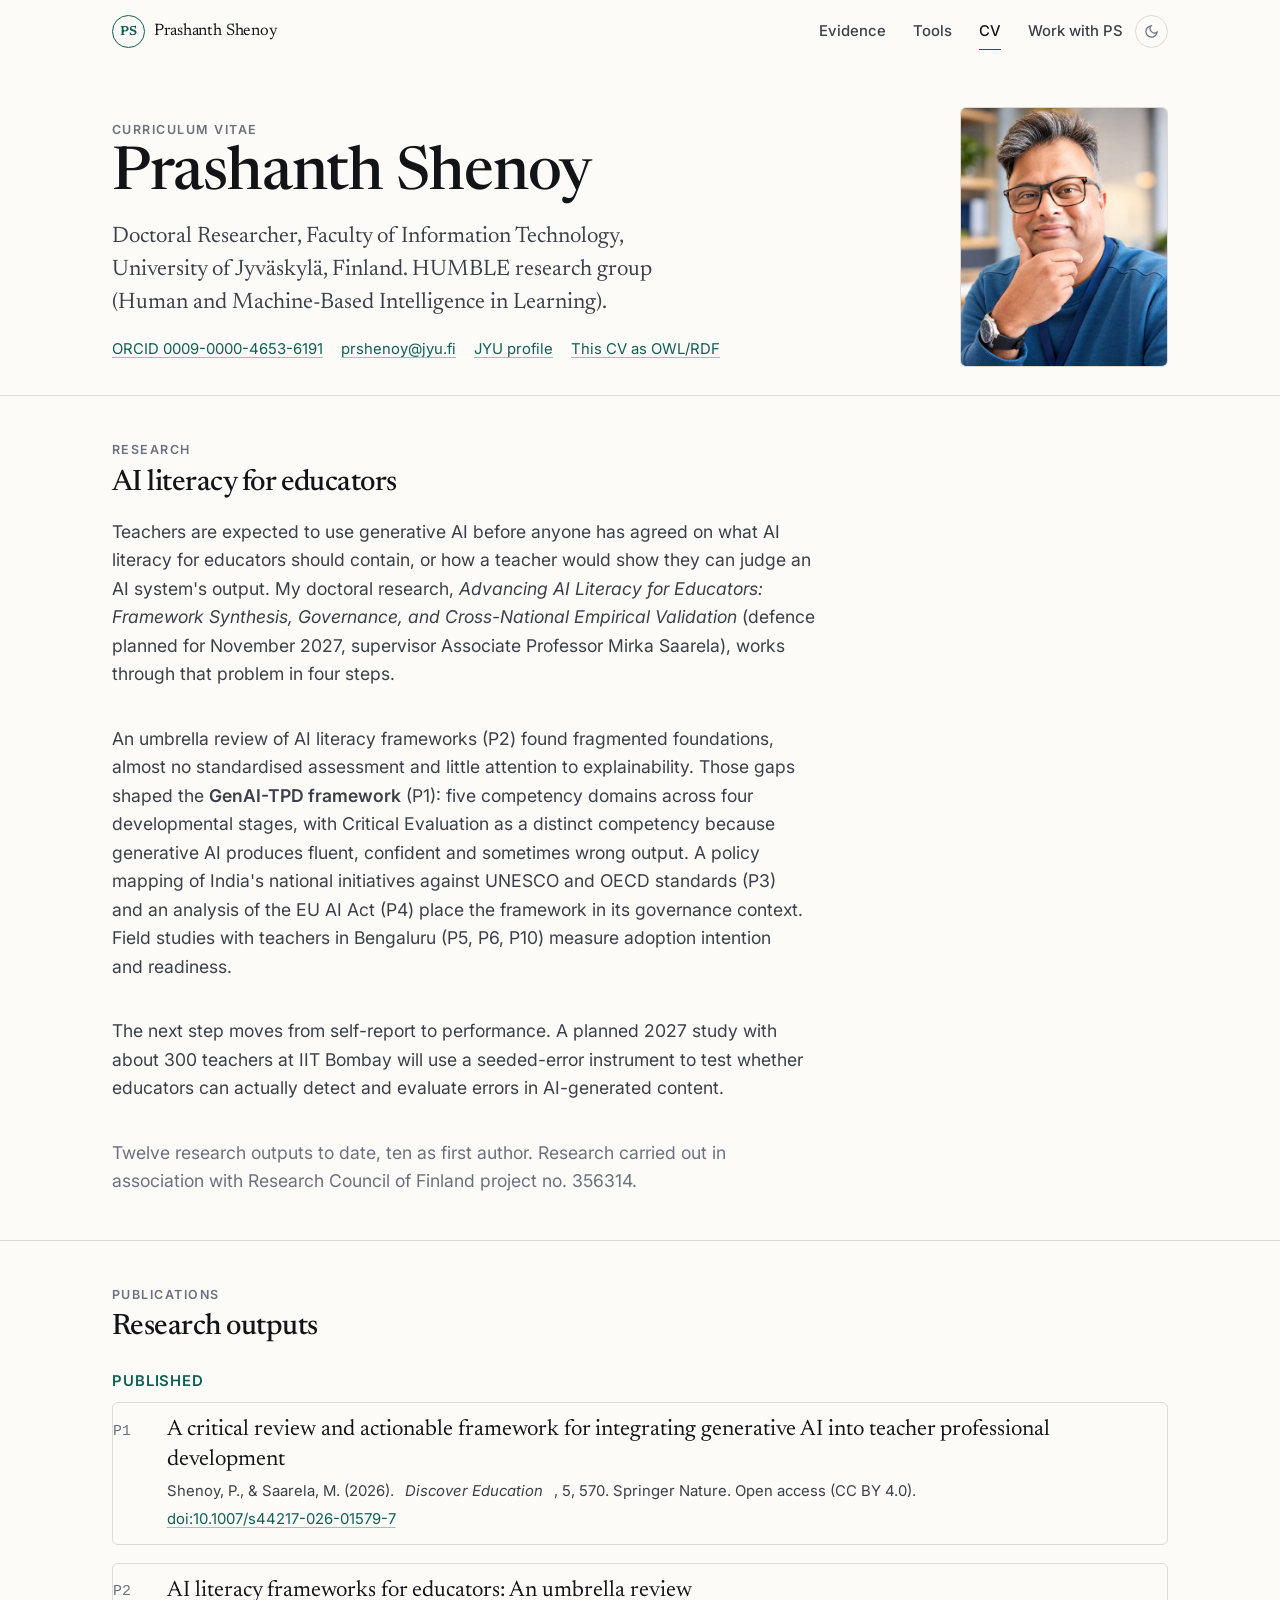
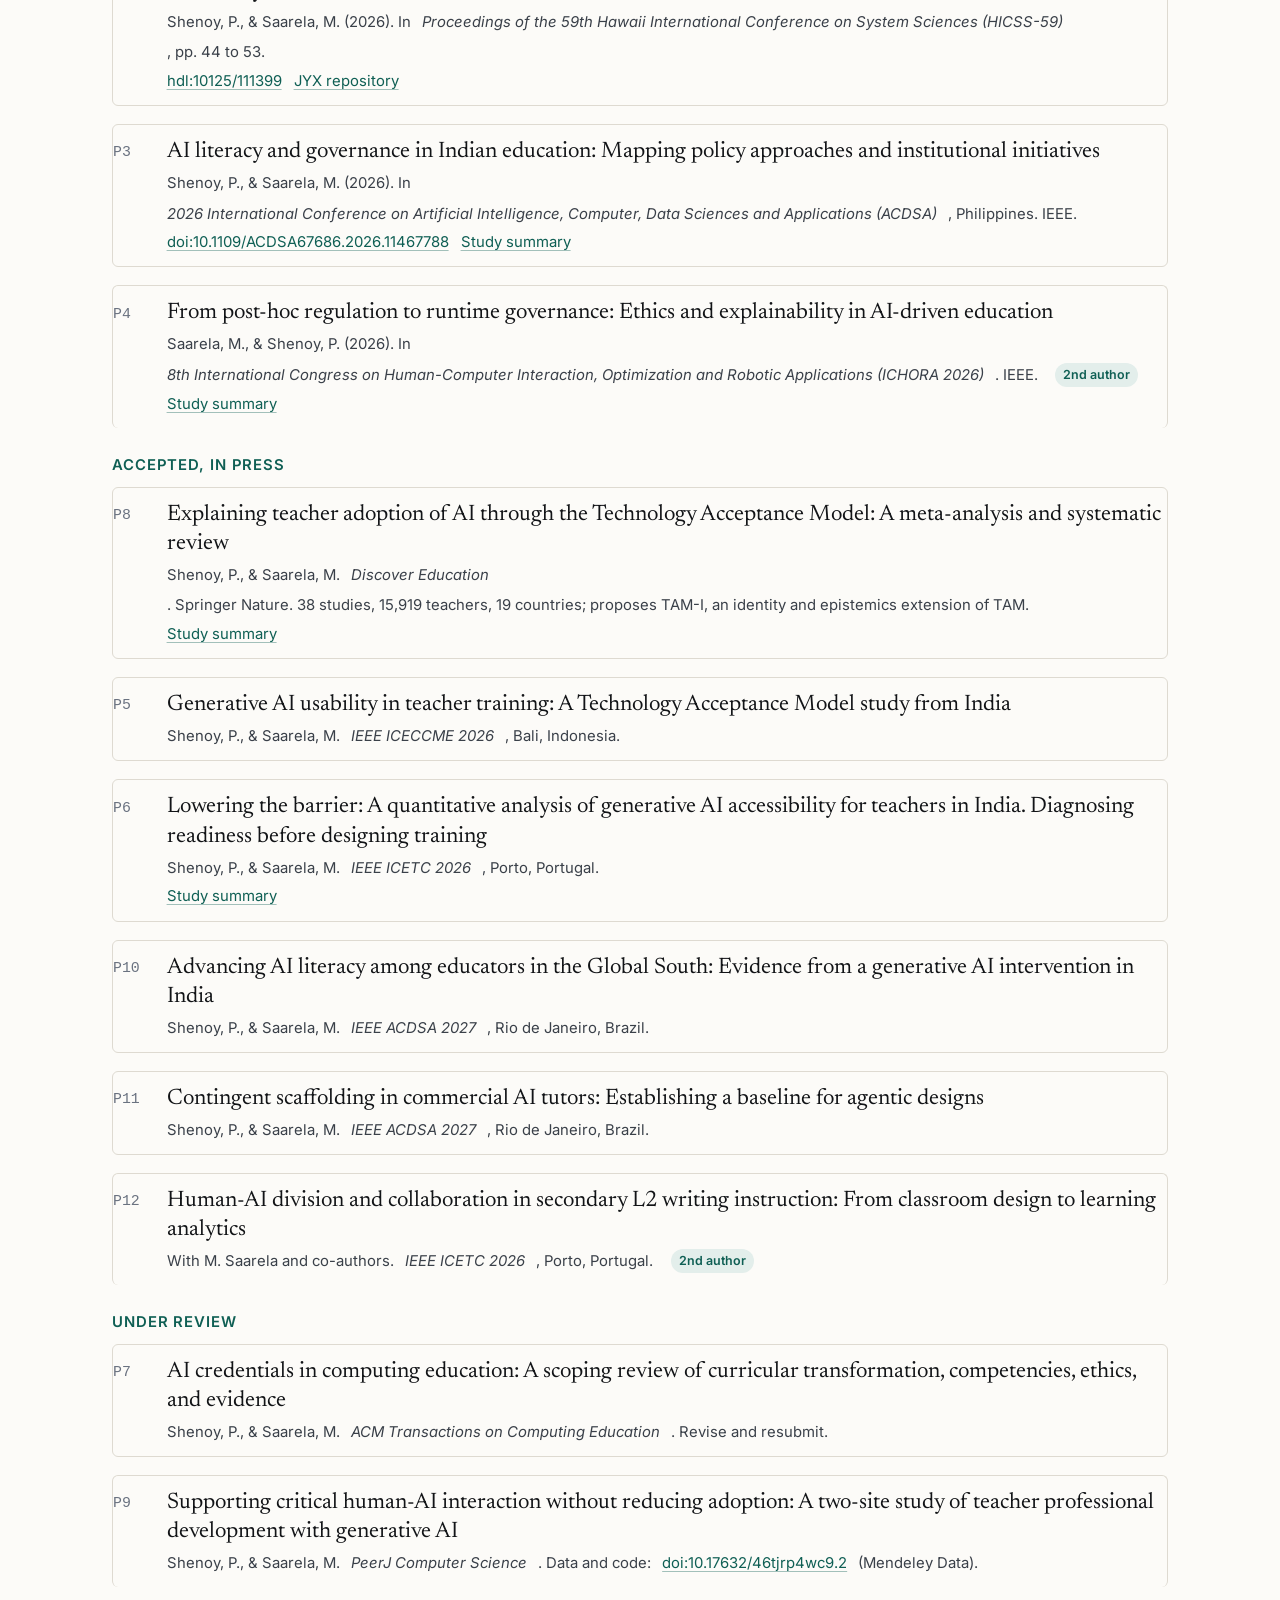
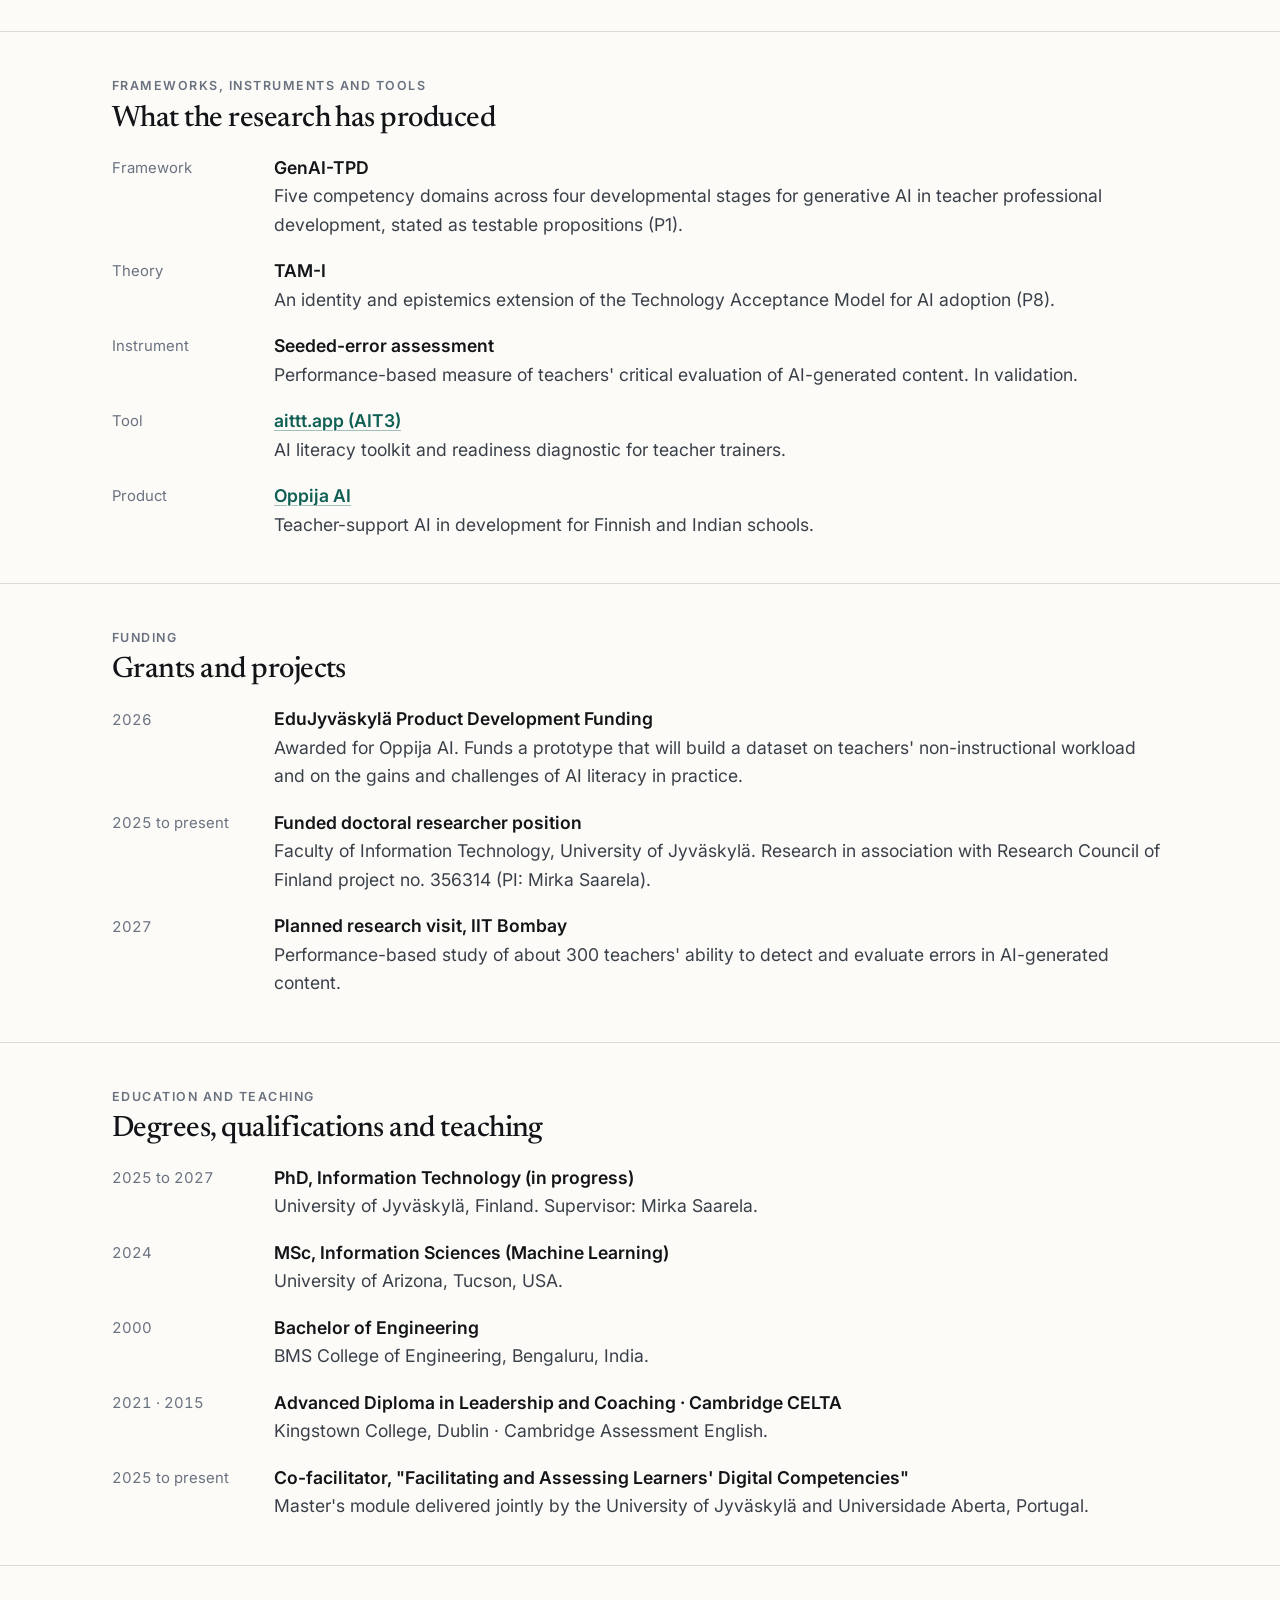
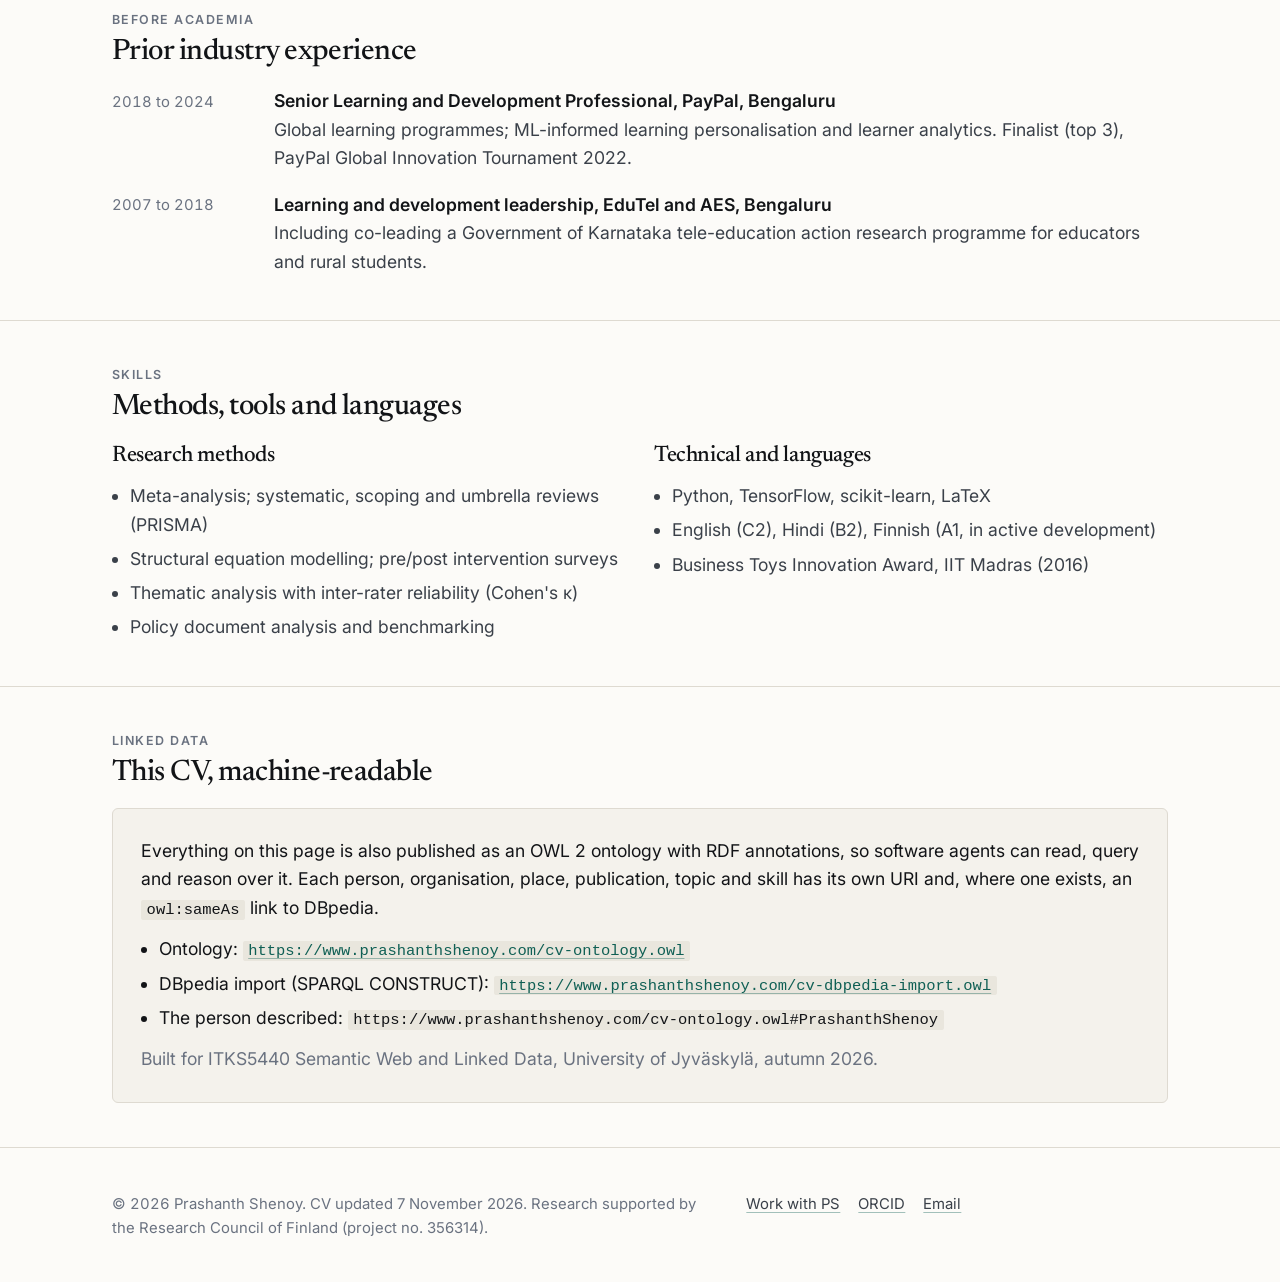
==== cv.html @ 1a533084 "Add files via upload" ====
<!DOCTYPE html>
<html lang="en">
<head>
<meta charset="utf-8">
<meta name="viewport" content="width=device-width, initial-scale=1">
<title>Curriculum Vitae | Prashanth Shenoy</title>
<meta name="description" content="Curriculum vitae of Prashanth Shenoy, doctoral researcher at the University of Jyväskylä: AI literacy for educators, AI governance in education, teacher AI adoption. Publications, frameworks, tools and funding.">
<link rel="canonical" href="https://www.prashanthshenoy.com/cv.html">

<!-- Machine-readable semantic version of this CV (OWL/RDF) -->
<link rel="alternate" type="application/rdf+xml" title="CV ontology (OWL/RDF)" href="https://www.prashanthshenoy.com/cv-ontology.owl">
<link rel="meta" type="application/rdf+xml" href="https://www.prashanthshenoy.com/cv-ontology.owl">

<meta property="og:type" content="profile">
<meta property="og:url" content="https://www.prashanthshenoy.com/cv.html">
<meta property="og:title" content="Prashanth Shenoy: Curriculum Vitae">
<meta property="og:image" content="https://www.prashanthshenoy.com/assets/img/og-card.jpg">

<link rel="icon" href="data:image/svg+xml,%3Csvg xmlns='http://www.w3.org/2000/svg' viewBox='0 0 32 32'%3E%3Ccircle cx='16' cy='16' r='15' fill='none' stroke='%230E5E56' stroke-width='2'/%3E%3Ctext x='16' y='22' font-family='Georgia,serif' font-size='15' font-weight='600' fill='%230E5E56' text-anchor='middle'%3EPS%3C/text%3E%3C/svg%3E">
<link rel="preconnect" href="https://fonts.googleapis.com">
<link rel="preconnect" href="https://fonts.gstatic.com" crossorigin>
<link href="https://fonts.googleapis.com/css2?family=Newsreader:ital,opsz,wght@0,6..72,400;0,6..72,500;0,6..72,600;1,6..72,400&family=Inter:wght@400;500;600&display=swap" rel="stylesheet">
<link rel="stylesheet" href="assets/css/site.css">

<script type="application/ld+json">
{
  "@context": "https://schema.org",
  "@type": "Person",
  "@id": "https://www.prashanthshenoy.com/cv-ontology.owl#PrashanthShenoy",
  "name": "Prashanth Shenoy",
  "givenName": "Prashanth",
  "familyName": "Shenoy",
  "url": "https://www.prashanthshenoy.com/",
  "image": "https://www.prashanthshenoy.com/assets/img/portrait.jpg",
  "email": "mailto:prshenoy@jyu.fi",
  "identifier": "https://orcid.org/0009-0000-4653-6191",
  "sameAs": ["https://orcid.org/0009-0000-4653-6191", "https://www.jyu.fi/en/people/prashanth-shenoy"],
  "jobTitle": "Doctoral Researcher",
  "affiliation": {
    "@type": "CollegeOrUniversity",
    "name": "University of Jyväskylä",
    "sameAs": "http://dbpedia.org/resource/University_of_Jyväskylä"
  },
  "alumniOf": [
    {"@type": "CollegeOrUniversity", "name": "University of Arizona", "sameAs": "http://dbpedia.org/resource/University_of_Arizona"},
    {"@type": "CollegeOrUniversity", "name": "BMS College of Engineering", "sameAs": "http://dbpedia.org/resource/B.M.S._College_of_Engineering"}
  ],
  "knowsLanguage": ["en", "hi", "fi"],
  "knowsAbout": ["AI literacy", "Generative AI in education", "Teacher professional development",
                 "Technology Acceptance Model", "AI governance in education", "EU AI Act", "Learning analytics"],
  "subjectOf": {"@type": "Dataset", "name": "CV ontology (OWL/RDF)", "url": "https://www.prashanthshenoy.com/cv-ontology.owl"}
}
</script>

<style>
  /* CV page components, built on the site's design tokens */
  .cv-hero { padding-block: var(--sp-5) var(--sp-4); }
  .cv-hero__grid { display: grid; gap: var(--sp-4); align-items: center; }
  @media (min-width: 48rem) { .cv-hero__grid { grid-template-columns: 1fr 13rem; } }
  .cv-hero h1 { font-size: var(--step-4); margin-bottom: var(--sp-2); }
  .cv-hero__role { font-family: var(--font-display); font-size: var(--step-1); color: var(--ink-2); line-height: 1.45; max-width: 36rem; }
  .cv-hero__portrait { width: 13rem; aspect-ratio: 4 / 5; object-fit: cover; border-radius: var(--radius); border: 1px solid var(--rule); justify-self: start; }
  .cv-links { display: flex; flex-wrap: wrap; gap: var(--sp-1) var(--sp-3); margin-top: var(--sp-3); font-size: var(--step--1); }

  .cv-section { padding-block: var(--sp-5); border-top: 1px solid var(--rule); }
  .cv-section > .wrap > h2 { font-size: var(--step-2); margin-bottom: var(--sp-3); }
  .cv-section .eyebrow { display: block; margin-bottom: var(--sp-1); }
  .cv-prose { max-width: 44rem; color: var(--ink-2); }

  .cv-list { list-style: none; padding: 0; display: grid; gap: var(--sp-3); }
  .cv-item { display: grid; gap: 0.15rem var(--sp-3); }
  @media (min-width: 48rem) { .cv-item { grid-template-columns: 9rem 1fr; } }
  .cv-item__when { font-size: var(--step--1); color: var(--ink-3); font-variant-numeric: tabular-nums; padding-top: 0.15rem; }
  .cv-item__what { font-weight: 600; }
  .cv-item__where { color: var(--ink-2); }
  .cv-item__note { color: var(--ink-3); font-size: var(--step--1); margin-top: 0.2rem; }

  .pub-group { margin-top: var(--sp-4); }
  .pub-group h3 { font-family: var(--font-body); font-size: var(--step--1); font-weight: 600; letter-spacing: 0.06em; text-transform: uppercase; color: var(--accent); margin-bottom: var(--sp-2); }
  .pubs { list-style: none; padding: 0; display: grid; gap: var(--sp-3); counter-reset: none; }
  .pub { display: grid; grid-template-columns: 2.6rem 1fr; gap: var(--sp-2); padding: var(--sp-2) 0; border-bottom: 1px solid var(--rule); }
  .pub:last-child { border-bottom: 0; }
  .pub__id { font-family: var(--font-mono); font-size: var(--step--1); color: var(--ink-3); padding-top: 0.2rem; }
  .pub__title { font-family: var(--font-display); font-size: var(--step-1); line-height: 1.3; color: var(--ink); }
  .pub__meta { font-size: var(--step--1); color: var(--ink-2); margin-top: 0.3rem; }
  .pub__links { font-size: var(--step--1); margin-top: 0.3rem; display: flex; flex-wrap: wrap; gap: var(--sp-2); }
  .tag { display: inline-block; font-size: var(--step--2); font-weight: 600; padding: 0.1rem 0.5rem; border-radius: 999px; background: var(--accent-wash); color: var(--accent); margin-left: 0.4rem; vertical-align: 0.1em; white-space: nowrap; }

  .cv-cols { display: grid; gap: var(--sp-4); }
  @media (min-width: 48rem) { .cv-cols { grid-template-columns: 1fr 1fr; } }
  .cv-cols h3 { font-size: var(--step-1); margin-bottom: var(--sp-2); }
  .plain { padding-left: 1.1rem; display: grid; gap: 0.35rem; color: var(--ink-2); }

  .semantic { background: var(--paper-2); border: 1px solid var(--rule); border-radius: var(--radius); padding: var(--sp-4); display: grid; gap: var(--sp-2); }
  .semantic code { font-family: var(--font-mono); font-size: 0.88em; background: var(--paper-3); padding: 0.05rem 0.35rem; border-radius: 2px; word-break: break-all; }
  .semantic ul { padding-left: 1.1rem; display: grid; gap: 0.35rem; }
</style>
</head>
<body>

<a class="skip-link" href="#main">Skip to content</a>

<header class="site-header">
  <div class="wrap site-header__inner">
    <a class="brand" href="index.html">
      <span class="monogram" aria-hidden="true">PS</span>
      <span class="brand__name">Prashanth Shenoy</span>
    </a>
    <div class="header-actions">
      <nav class="nav" aria-label="Primary">
        <a href="index.html#evidence">Evidence</a>
        <a href="index.html#tools">Tools</a>
        <a href="cv.html" aria-current="page">CV</a>
        <a href="work-with-ps.html">Work with PS</a>
      </nav>
      <button class="theme-toggle" type="button" aria-label="Switch theme">
        <svg viewBox="0 0 24 24" fill="none" stroke="currentColor" stroke-width="2" stroke-linecap="round" aria-hidden="true">
          <path d="M21 12.8A9 9 0 1 1 11.2 3a7 7 0 0 0 9.8 9.8z"/>
        </svg>
      </button>
    </div>
  </div>
</header>

<main id="main">

  <!-- ================= IDENTITY ================= -->
  <section class="cv-hero">
    <div class="wrap">
      <div class="cv-hero__grid">
        <div>
          <span class="eyebrow">Curriculum vitae</span>
          <h1>Prashanth Shenoy</h1>
          <p class="cv-hero__role">
            Doctoral Researcher, Faculty of Information Technology, University of Jyväskylä, Finland.
            HUMBLE research group (Human and Machine-Based Intelligence in Learning).
          </p>
          <div class="cv-links">
            <a href="https://orcid.org/0009-0000-4653-6191">ORCID 0009-0000-4653-6191</a>
            <a href="mailto:prshenoy@jyu.fi">prshenoy@jyu.fi</a>
            <a href="https://www.jyu.fi/en/people/prashanth-shenoy">JYU profile</a>
            <a href="cv-ontology.owl">This CV as OWL/RDF</a>
          </div>
        </div>
        <img class="cv-hero__portrait" src="assets/img/portrait.jpg" alt="Portrait of Prashanth Shenoy" width="208" height="260">
      </div>
    </div>
  </section>

  <!-- ================= RESEARCH ================= -->
  <section class="cv-section" id="research">
    <div class="wrap">
      <span class="eyebrow">Research</span>
      <h2>AI literacy for educators</h2>
      <div class="cv-prose stack">
        <p>
          Teachers are expected to use generative AI before anyone has agreed on what AI literacy for
          educators should contain, or how a teacher would show they can judge an AI system's output.
          My doctoral research, <em>Advancing AI Literacy for Educators: Framework Synthesis, Governance,
          and Cross-National Empirical Validation</em> (defence planned for November 2027, supervisor
          Associate Professor Mirka Saarela), works through that problem in four steps.
        </p>
        <p>
          An umbrella review of AI literacy frameworks (P2) found fragmented foundations, almost no
          standardised assessment and little attention to explainability. Those gaps shaped the
          <strong>GenAI-TPD framework</strong> (P1): five competency domains across four developmental
          stages, with Critical Evaluation as a distinct competency because generative AI produces
          fluent, confident and sometimes wrong output. A policy mapping of India's national initiatives
          against UNESCO and OECD standards (P3) and an analysis of the EU AI Act (P4) place the framework
          in its governance context. Field studies with teachers in Bengaluru (P5, P6, P10) measure
          adoption intention and readiness.
        </p>
        <p>
          The next step moves from self-report to performance. A planned 2027 study with about 300 teachers
          at IIT Bombay will use a seeded-error instrument to test whether educators can actually detect and
          evaluate errors in AI-generated content.
        </p>
        <p class="muted">
          Twelve research outputs to date, ten as first author. Research carried out in association with
          Research Council of Finland project no. 356314.
        </p>
      </div>
    </div>
  </section>

  <!-- ================= PUBLICATIONS ================= -->
  <section class="cv-section" id="publications">
    <div class="wrap">
      <span class="eyebrow">Publications</span>
      <h2>Research outputs</h2>

      <div class="pub-group">
        <h3>Published</h3>
        <ol class="pubs">
          <li class="pub">
            <span class="pub__id">P1</span>
            <div>
              <div class="pub__title">A critical review and actionable framework for integrating generative AI into teacher professional development</div>
              <div class="pub__meta">Shenoy, P., &amp; Saarela, M. (2026). <em>Discover Education</em>, 5, 570. Springer Nature. Open access (CC BY 4.0).</div>
              <div class="pub__links"><a href="https://doi.org/10.1007/s44217-026-01579-7">doi:10.1007/s44217-026-01579-7</a></div>
            </div>
          </li>
          <li class="pub">
            <span class="pub__id">P2</span>
            <div>
              <div class="pub__title">AI literacy frameworks for educators: An umbrella review</div>
              <div class="pub__meta">Shenoy, P., &amp; Saarela, M. (2026). In <em>Proceedings of the 59th Hawaii International Conference on System Sciences (HICSS-59)</em>, pp. 44 to 53.</div>
              <div class="pub__links"><a href="https://hdl.handle.net/10125/111399">hdl:10125/111399</a><a href="https://jyx.jyu.fi/handle/123456789/108266">JYX repository</a></div>
            </div>
          </li>
          <li class="pub">
            <span class="pub__id">P3</span>
            <div>
              <div class="pub__title">AI literacy and governance in Indian education: Mapping policy approaches and institutional initiatives</div>
              <div class="pub__meta">Shenoy, P., &amp; Saarela, M. (2026). In <em>2026 International Conference on Artificial Intelligence, Computer, Data Sciences and Applications (ACDSA)</em>, Philippines. IEEE.</div>
              <div class="pub__links"><a href="https://doi.org/10.1109/ACDSA67686.2026.11467788">doi:10.1109/ACDSA67686.2026.11467788</a><a href="research/ai-literacy-governance-indian-education-policy.html">Study summary</a></div>
            </div>
          </li>
          <li class="pub">
            <span class="pub__id">P4</span>
            <div>
              <div class="pub__title">From post-hoc regulation to runtime governance: Ethics and explainability in AI-driven education</div>
              <div class="pub__meta">Saarela, M., &amp; Shenoy, P. (2026). In <em>8th International Congress on Human-Computer Interaction, Optimization and Robotic Applications (ICHORA 2026)</em>. IEEE.<span class="tag">2nd author</span></div>
              <div class="pub__links"><a href="research/eu-ai-act-runtime-governance-education.html">Study summary</a></div>
            </div>
          </li>
        </ol>
      </div>

      <div class="pub-group">
        <h3>Accepted, in press</h3>
        <ol class="pubs">
          <li class="pub">
            <span class="pub__id">P8</span>
            <div>
              <div class="pub__title">Explaining teacher adoption of AI through the Technology Acceptance Model: A meta-analysis and systematic review</div>
              <div class="pub__meta">Shenoy, P., &amp; Saarela, M. <em>Discover Education</em>. Springer Nature. 38 studies, 15,919 teachers, 19 countries; proposes TAM-I, an identity and epistemics extension of TAM.</div>
              <div class="pub__links"><a href="research/teacher-ai-adoption-tam-meta-analysis.html">Study summary</a></div>
            </div>
          </li>
          <li class="pub">
            <span class="pub__id">P5</span>
            <div>
              <div class="pub__title">Generative AI usability in teacher training: A Technology Acceptance Model study from India</div>
              <div class="pub__meta">Shenoy, P., &amp; Saarela, M. <em>IEEE ICECCME 2026</em>, Bali, Indonesia.</div>
            </div>
          </li>
          <li class="pub">
            <span class="pub__id">P6</span>
            <div>
              <div class="pub__title">Lowering the barrier: A quantitative analysis of generative AI accessibility for teachers in India. Diagnosing readiness before designing training</div>
              <div class="pub__meta">Shenoy, P., &amp; Saarela, M. <em>IEEE ICETC 2026</em>, Porto, Portugal.</div>
              <div class="pub__links"><a href="research/diagnosing-teacher-ai-readiness-before-training.html">Study summary</a></div>
            </div>
          </li>
          <li class="pub">
            <span class="pub__id">P10</span>
            <div>
              <div class="pub__title">Advancing AI literacy among educators in the Global South: Evidence from a generative AI intervention in India</div>
              <div class="pub__meta">Shenoy, P., &amp; Saarela, M. <em>IEEE ACDSA 2027</em>, Rio de Janeiro, Brazil.</div>
            </div>
          </li>
          <li class="pub">
            <span class="pub__id">P11</span>
            <div>
              <div class="pub__title">Contingent scaffolding in commercial AI tutors: Establishing a baseline for agentic designs</div>
              <div class="pub__meta">Shenoy, P., &amp; Saarela, M. <em>IEEE ACDSA 2027</em>, Rio de Janeiro, Brazil.</div>
            </div>
          </li>
          <li class="pub">
            <span class="pub__id">P12</span>
            <div>
              <div class="pub__title">Human-AI division and collaboration in secondary L2 writing instruction: From classroom design to learning analytics</div>
              <div class="pub__meta">With M. Saarela and co-authors. <em>IEEE ICETC 2026</em>, Porto, Portugal.<span class="tag">2nd author</span></div>
            </div>
          </li>
        </ol>
      </div>

      <div class="pub-group">
        <h3>Under review</h3>
        <ol class="pubs">
          <li class="pub">
            <span class="pub__id">P7</span>
            <div>
              <div class="pub__title">AI credentials in computing education: A scoping review of curricular transformation, competencies, ethics, and evidence</div>
              <div class="pub__meta">Shenoy, P., &amp; Saarela, M. <em>ACM Transactions on Computing Education</em>. Revise and resubmit.</div>
            </div>
          </li>
          <li class="pub">
            <span class="pub__id">P9</span>
            <div>
              <div class="pub__title">Supporting critical human-AI interaction without reducing adoption: A two-site study of teacher professional development with generative AI</div>
              <div class="pub__meta">Shenoy, P., &amp; Saarela, M. <em>PeerJ Computer Science</em>. Data and code: <a href="https://doi.org/10.17632/46tjrp4wc9.2">doi:10.17632/46tjrp4wc9.2</a> (Mendeley Data).</div>
            </div>
          </li>
        </ol>
      </div>
    </div>
  </section>

  <!-- ================= CONTRIBUTIONS ================= -->
  <section class="cv-section" id="contributions">
    <div class="wrap">
      <span class="eyebrow">Frameworks, instruments and tools</span>
      <h2>What the research has produced</h2>
      <ul class="cv-list">
        <li class="cv-item">
          <span class="cv-item__when">Framework</span>
          <div><div class="cv-item__what">GenAI-TPD</div>
            <div class="cv-item__where">Five competency domains across four developmental stages for generative AI in teacher professional development, stated as testable propositions (P1).</div></div>
        </li>
        <li class="cv-item">
          <span class="cv-item__when">Theory</span>
          <div><div class="cv-item__what">TAM-I</div>
            <div class="cv-item__where">An identity and epistemics extension of the Technology Acceptance Model for AI adoption (P8).</div></div>
        </li>
        <li class="cv-item">
          <span class="cv-item__when">Instrument</span>
          <div><div class="cv-item__what">Seeded-error assessment</div>
            <div class="cv-item__where">Performance-based measure of teachers' critical evaluation of AI-generated content. In validation.</div></div>
        </li>
        <li class="cv-item">
          <span class="cv-item__when">Tool</span>
          <div><div class="cv-item__what"><a href="https://aittt.app">aittt.app (AIT3)</a></div>
            <div class="cv-item__where">AI literacy toolkit and readiness diagnostic for teacher trainers.</div></div>
        </li>
        <li class="cv-item">
          <span class="cv-item__when">Product</span>
          <div><div class="cv-item__what"><a href="https://oppija.com">Oppija AI</a></div>
            <div class="cv-item__where">Teacher-support AI in development for Finnish and Indian schools.</div></div>
        </li>
      </ul>
    </div>
  </section>

  <!-- ================= FUNDING ================= -->
  <section class="cv-section" id="funding">
    <div class="wrap">
      <span class="eyebrow">Funding</span>
      <h2>Grants and projects</h2>
      <ul class="cv-list">
        <li class="cv-item">
          <span class="cv-item__when">2026</span>
          <div><div class="cv-item__what">EduJyväskylä Product Development Funding</div>
            <div class="cv-item__where">Awarded for Oppija AI. Funds a prototype that will build a dataset on teachers' non-instructional workload and on the gains and challenges of AI literacy in practice.</div></div>
        </li>
        <li class="cv-item">
          <span class="cv-item__when">2025 to present</span>
          <div><div class="cv-item__what">Funded doctoral researcher position</div>
            <div class="cv-item__where">Faculty of Information Technology, University of Jyväskylä. Research in association with Research Council of Finland project no. 356314 (PI: Mirka Saarela).</div></div>
        </li>
        <li class="cv-item">
          <span class="cv-item__when">2027</span>
          <div><div class="cv-item__what">Planned research visit, IIT Bombay</div>
            <div class="cv-item__where">Performance-based study of about 300 teachers' ability to detect and evaluate errors in AI-generated content.</div></div>
        </li>
      </ul>
    </div>
  </section>

  <!-- ================= EDUCATION + TEACHING ================= -->
  <section class="cv-section" id="education">
    <div class="wrap">
      <span class="eyebrow">Education and teaching</span>
      <h2>Degrees, qualifications and teaching</h2>
      <ul class="cv-list">
        <li class="cv-item">
          <span class="cv-item__when">2025 to 2027</span>
          <div><div class="cv-item__what">PhD, Information Technology (in progress)</div>
            <div class="cv-item__where">University of Jyväskylä, Finland. Supervisor: Mirka Saarela.</div></div>
        </li>
        <li class="cv-item">
          <span class="cv-item__when">2024</span>
          <div><div class="cv-item__what">MSc, Information Sciences (Machine Learning)</div>
            <div class="cv-item__where">University of Arizona, Tucson, USA.</div></div>
        </li>
        <li class="cv-item">
          <span class="cv-item__when">2000</span>
          <div><div class="cv-item__what">Bachelor of Engineering</div>
            <div class="cv-item__where">BMS College of Engineering, Bengaluru, India.</div></div>
        </li>
        <li class="cv-item">
          <span class="cv-item__when">2021 · 2015</span>
          <div><div class="cv-item__what">Advanced Diploma in Leadership and Coaching · Cambridge CELTA</div>
            <div class="cv-item__where">Kingstown College, Dublin · Cambridge Assessment English.</div></div>
        </li>
        <li class="cv-item">
          <span class="cv-item__when">2025 to present</span>
          <div><div class="cv-item__what">Co-facilitator, "Facilitating and Assessing Learners' Digital Competencies"</div>
            <div class="cv-item__where">Master's module delivered jointly by the University of Jyväskylä and Universidade Aberta, Portugal.</div></div>
        </li>
      </ul>
    </div>
  </section>

  <!-- ================= PRIOR INDUSTRY ================= -->
  <section class="cv-section" id="industry">
    <div class="wrap">
      <span class="eyebrow">Before academia</span>
      <h2>Prior industry experience</h2>
      <ul class="cv-list">
        <li class="cv-item">
          <span class="cv-item__when">2018 to 2024</span>
          <div><div class="cv-item__what">Senior Learning and Development Professional, PayPal, Bengaluru</div>
            <div class="cv-item__where">Global learning programmes; ML-informed learning personalisation and learner analytics. Finalist (top 3), PayPal Global Innovation Tournament 2022.</div></div>
        </li>
        <li class="cv-item">
          <span class="cv-item__when">2007 to 2018</span>
          <div><div class="cv-item__what">Learning and development leadership, EduTel and AES, Bengaluru</div>
            <div class="cv-item__where">Including co-leading a Government of Karnataka tele-education action research programme for educators and rural students.</div></div>
        </li>
      </ul>
    </div>
  </section>

  <!-- ================= SKILLS ================= -->
  <section class="cv-section" id="skills">
    <div class="wrap">
      <span class="eyebrow">Skills</span>
      <h2>Methods, tools and languages</h2>
      <div class="cv-cols">
        <div>
          <h3>Research methods</h3>
          <ul class="plain">
            <li>Meta-analysis; systematic, scoping and umbrella reviews (PRISMA)</li>
            <li>Structural equation modelling; pre/post intervention surveys</li>
            <li>Thematic analysis with inter-rater reliability (Cohen's κ)</li>
            <li>Policy document analysis and benchmarking</li>
          </ul>
        </div>
        <div>
          <h3>Technical and languages</h3>
          <ul class="plain">
            <li>Python, TensorFlow, scikit-learn, LaTeX</li>
            <li>English (C2), Hindi (B2), Finnish (A1, in active development)</li>
            <li>Business Toys Innovation Award, IIT Madras (2016)</li>
          </ul>
        </div>
      </div>
    </div>
  </section>

  <!-- ================= SEMANTIC VERSION ================= -->
  <section class="cv-section" id="semantic">
    <div class="wrap">
      <span class="eyebrow">Linked data</span>
      <h2>This CV, machine-readable</h2>
      <div class="semantic">
        <p>
          Everything on this page is also published as an OWL 2 ontology with RDF annotations, so software
          agents can read, query and reason over it. Each person, organisation, place, publication, topic and
          skill has its own URI and, where one exists, an <code>owl:sameAs</code> link to DBpedia.
        </p>
        <ul>
          <li>Ontology: <a href="cv-ontology.owl"><code>https://www.prashanthshenoy.com/cv-ontology.owl</code></a></li>
          <li>DBpedia import (SPARQL CONSTRUCT): <a href="cv-dbpedia-import.owl"><code>https://www.prashanthshenoy.com/cv-dbpedia-import.owl</code></a></li>
          <li>The person described: <code>https://www.prashanthshenoy.com/cv-ontology.owl#PrashanthShenoy</code></li>
        </ul>
        <p class="muted">Built for ITKS5440 Semantic Web and Linked Data, University of Jyväskylä, autumn 2026.</p>
      </div>
    </div>
  </section>

</main>

<footer class="site-footer">
  <div class="wrap site-footer__grid">
    <p>
      &copy; <span class="num">2026</span> Prashanth Shenoy. CV updated 7 November 2026.
      Research supported by the Research Council of Finland (project no. 356314).
    </p>
    <div class="site-footer__links">
      <a href="work-with-ps.html">Work with PS</a>
      <a href="https://orcid.org/0009-0000-4653-6191">ORCID</a>
      <a href="mailto:prshenoy@jyu.fi">Email</a>
    </div>
  </div>
</footer>

<script src="assets/js/site.js" defer></script>
</body>
</html>
---- assets/css/site.css ----
/* =========================================================================
   prashanthshenoy.com
   Research authority site: teacher AI literacy.

   House rules baked in here:
   no em dashes, no en dashes, British spelling, mobile first.
   One accent colour. Research strands are distinguished by label, not hue,
   because five colours on one page reads as decoration and this audience
   reads decoration as noise.
   ========================================================================= */

/* ---------- 1. Tokens ---------------------------------------------------- */

:root {
  --paper:        #FCFBF8;
  --paper-2:      #F4F2EC;
  --paper-3:      #E9E6DD;
  --ink:          #121417;
  --ink-2:        #3A4049;
  --ink-3:        #6A7280;
  --rule:         #DEDAD1;
  --rule-strong:  #C4BEB2;
  --accent:       #0F5F54;
  --accent-hover: #0A463E;
  --accent-wash:  #E3EEEB;
  --accent-ink:   #FCFBF8;
  --focus:        #0F5F54;
  --shadow:       0 1px 2px rgba(18,20,23,.04), 0 8px 24px rgba(18,20,23,.06);

  --font-display: "Newsreader", Georgia, "Times New Roman", serif;
  --font-body:    "Inter", -apple-system, BlinkMacSystemFont, "Segoe UI", Roboto, sans-serif;
  --font-mono:    ui-monospace, SFMono-Regular, Menlo, Consolas, monospace;

  --step--2: clamp(0.72rem, 0.70rem + 0.10vw, 0.78rem);
  --step--1: clamp(0.85rem, 0.82rem + 0.15vw, 0.93rem);
  --step-0:  clamp(1.00rem, 0.97rem + 0.18vw, 1.10rem);
  --step-1:  clamp(1.18rem, 1.10rem + 0.38vw, 1.42rem);
  --step-2:  clamp(1.42rem, 1.28rem + 0.70vw, 1.90rem);
  --step-3:  clamp(1.75rem, 1.46rem + 1.35vw, 2.70rem);
  --step-4:  clamp(2.15rem, 1.60rem + 2.70vw, 4.00rem);

  --sp-1: 0.375rem;
  --sp-2: 0.75rem;
  --sp-3: 1.125rem;
  --sp-4: 1.75rem;
  --sp-5: 2.75rem;
  --sp-6: 4rem;
  --sp-7: 6rem;

  --measure: 36rem;
  --wrap: 72rem;
  --radius: 6px;
}

@media (prefers-color-scheme: dark) {
  :root:not([data-theme="light"]) {
    --paper:        #0E1013;
    --paper-2:      #15181D;
    --paper-3:      #1D222A;
    --ink:          #EDEBE6;
    --ink-2:        #B5BAC2;
    --ink-3:        #878E98;
    --rule:         #262B33;
    --rule-strong:  #39404A;
    --accent:       #6FC9B9;
    --accent-hover: #93DACD;
    --accent-wash:  #14312C;
    --accent-ink:   #09100E;
    --focus:        #6FC9B9;
    --shadow:       0 1px 2px rgba(0,0,0,.3), 0 8px 24px rgba(0,0,0,.35);
  }
}

:root[data-theme="dark"] {
  --paper:        #0E1013;
  --paper-2:      #15181D;
  --paper-3:      #1D222A;
  --ink:          #EDEBE6;
  --ink-2:        #B5BAC2;
  --ink-3:        #878E98;
  --rule:         #262B33;
  --rule-strong:  #39404A;
  --accent:       #6FC9B9;
  --accent-hover: #93DACD;
  --accent-wash:  #14312C;
  --accent-ink:   #09100E;
  --focus:        #6FC9B9;
  --shadow:       0 1px 2px rgba(0,0,0,.3), 0 8px 24px rgba(0,0,0,.35);
}

/* ---------- 2. Reset ----------------------------------------------------- */

*, *::before, *::after { box-sizing: border-box; }
* { margin: 0; }

html { -webkit-text-size-adjust: 100%; scroll-behavior: smooth; scroll-padding-top: 5rem; }
@media (prefers-reduced-motion: reduce) {
  html { scroll-behavior: auto; }
  *, *::before, *::after {
    animation-duration: .01ms !important;
    animation-iteration-count: 1 !important;
    transition-duration: .01ms !important;
  }
}

body {
  background: var(--paper);
  color: var(--ink);
  font-family: var(--font-body);
  font-size: var(--step-0);
  line-height: 1.62;
  -webkit-font-smoothing: antialiased;
  text-rendering: optimizeLegibility;
  overflow-x: hidden;
}

img, svg, video { display: block; max-width: 100%; height: auto; }
button, input, select, textarea { font: inherit; color: inherit; }
:focus-visible { outline: 2px solid var(--focus); outline-offset: 3px; border-radius: 3px; }
::selection { background: var(--accent); color: var(--accent-ink); }

/* ---------- 3. Typography ------------------------------------------------ */

h1, h2, h3, h4 {
  font-family: var(--font-display);
  font-weight: 500;
  line-height: 1.12;
  letter-spacing: -0.018em;
  text-wrap: balance;
}
h1 { font-size: var(--step-4); }
h2 { font-size: var(--step-3); }
h3 { font-size: var(--step-1); line-height: 1.25; }

p { text-wrap: pretty; }
p + p { margin-top: var(--sp-3); }

a {
  color: var(--accent);
  text-decoration: underline;
  text-decoration-thickness: 1px;
  text-underline-offset: .18em;
  text-decoration-color: color-mix(in srgb, var(--accent) 38%, transparent);
  transition: color .15s ease, text-decoration-color .15s ease;
}
a:hover { color: var(--accent-hover); text-decoration-color: currentColor; }
strong { font-weight: 600; }

.eyebrow {
  font-size: var(--step--2);
  font-weight: 600;
  letter-spacing: .12em;
  text-transform: uppercase;
  color: var(--ink-3);
  font-family: var(--font-body);
}
.lede { font-size: var(--step-1); line-height: 1.5; color: var(--ink-2); font-family: var(--font-display); }
.muted { color: var(--ink-3); }
.num { font-variant-numeric: tabular-nums; font-feature-settings: "tnum" 1; }

/* ---------- 4. Layout ---------------------------------------------------- */

.wrap { width: 100%; max-width: var(--wrap); margin-inline: auto; padding-inline: clamp(1.25rem, 5vw, 3rem); }
.wrap--narrow { max-width: 48rem; }

section { padding-block: var(--sp-6); }
@media (min-width: 48rem) { section { padding-block: var(--sp-7); } }

.rule-top { border-top: 1px solid var(--rule); }
.tint { background: var(--paper-2); border-block: 1px solid var(--rule); }

.section-head { display: grid; gap: var(--sp-2); margin-bottom: var(--sp-5); max-width: 48rem; }
.section-head p { color: var(--ink-2); max-width: var(--measure); }

.stack { display: grid; gap: var(--sp-3); }
.cluster { display: flex; flex-wrap: wrap; gap: var(--sp-2); align-items: center; }
.mt-3 { margin-top: var(--sp-3); }
.mt-4 { margin-top: var(--sp-4); }
.mt-5 { margin-top: var(--sp-5); }

.visually-hidden {
  position: absolute !important; width: 1px; height: 1px;
  padding: 0; margin: -1px; overflow: hidden; clip: rect(0 0 0 0);
  white-space: nowrap; border: 0;
}

.skip-link { position: absolute; left: -9999px; background: var(--ink); color: var(--paper); padding: .6rem 1rem; z-index: 100; border-radius: var(--radius); }
.skip-link:focus { left: 1rem; top: .6rem; }

/* ---------- 5. Header ---------------------------------------------------- */

.site-header {
  position: sticky; top: 0; z-index: 50;
  background: color-mix(in srgb, var(--paper) 90%, transparent);
  backdrop-filter: saturate(160%) blur(12px);
  -webkit-backdrop-filter: saturate(160%) blur(12px);
  border-bottom: 1px solid transparent;
  transition: border-color .2s ease;
}
.site-header[data-scrolled="true"] { border-bottom-color: var(--rule); }
.site-header__inner { display: flex; align-items: center; justify-content: space-between; gap: var(--sp-3); min-height: 3.9rem; }

.brand { display: inline-flex; align-items: center; gap: .6rem; text-decoration: none; color: var(--ink); }
.brand:hover { color: var(--ink); }
.monogram {
  display: grid; place-items: center;
  width: 2.05rem; height: 2.05rem; flex: 0 0 auto;
  border: 1.5px solid var(--accent); border-radius: 50%;
  color: var(--accent); font-family: var(--font-display);
  font-size: .82rem; font-weight: 600; line-height: 1; padding-left: .04em;
}
.brand__name { font-family: var(--font-display); font-size: 1.04rem; letter-spacing: -.01em; white-space: nowrap; }
.brand__role { display: none; font-size: var(--step--2); color: var(--ink-3); }
@media (min-width: 62rem) { .brand__role { display: block; } }

.header-actions { display: flex; align-items: center; gap: var(--sp-2); }
.nav { display: none; align-items: center; gap: clamp(.9rem, 2.2vw, 1.7rem); }
@media (min-width: 54rem) { .nav { display: flex; } }
.nav a {
  color: var(--ink-2); text-decoration: none; font-size: var(--step--1);
  font-weight: 500; padding-block: .4rem; border-bottom: 1.5px solid transparent; white-space: nowrap;
}
.nav a:hover { color: var(--ink); border-bottom-color: var(--accent); }
.nav a[aria-current="page"] { color: var(--ink); border-bottom-color: var(--accent); }

.theme-toggle {
  background: none; border: 1px solid var(--rule); border-radius: 50%;
  width: 2.05rem; height: 2.05rem; display: grid; place-items: center;
  cursor: pointer; color: var(--ink-3); flex: 0 0 auto;
}
.theme-toggle:hover { color: var(--ink); border-color: var(--rule-strong); }
.theme-toggle svg { width: 15px; height: 15px; }

/* Mobile menu: a details element, so it works with no JS at all */
.menu { position: relative; }
@media (min-width: 54rem) { .menu { display: none; } }
.menu > summary {
  list-style: none; cursor: pointer;
  width: 2.05rem; height: 2.05rem; display: grid; place-items: center;
  border: 1px solid var(--rule); border-radius: 50%; color: var(--ink-2);
}
.menu > summary::-webkit-details-marker { display: none; }
.menu[open] > summary { border-color: var(--accent); color: var(--accent); }
.menu__panel {
  position: absolute; right: 0; top: calc(100% + .6rem);
  min-width: 13rem; display: grid; gap: .15rem;
  background: var(--paper); border: 1px solid var(--rule);
  border-radius: var(--radius); box-shadow: var(--shadow); padding: .5rem; z-index: 60;
}
.menu__panel a { text-decoration: none; color: var(--ink-2); font-size: var(--step--1); padding: .55rem .7rem; border-radius: 4px; }
.menu__panel a:hover { background: var(--paper-2); color: var(--ink); }

/* ---------- 6. Buttons --------------------------------------------------- */

.btn {
  display: inline-flex; align-items: center; gap: .5rem;
  padding: .7rem 1.2rem; border: 1px solid var(--accent); border-radius: 100px;
  background: var(--accent); color: var(--accent-ink);
  font-size: var(--step--1); font-weight: 600; text-decoration: none; cursor: pointer;
  transition: background .15s ease, border-color .15s ease, transform .15s ease;
}
.btn:hover { background: var(--accent-hover); border-color: var(--accent-hover); color: var(--accent-ink); transform: translateY(-1px); }
.btn--ghost { background: transparent; color: var(--accent); border-color: var(--rule-strong); }
.btn--ghost:hover { background: var(--accent-wash); color: var(--accent); border-color: var(--accent); }
.btn--sm { padding: .45rem .9rem; font-size: var(--step--2); }

/* ---------- 7. Hero ------------------------------------------------------ */

.hero { padding-block: var(--sp-5) var(--sp-5); }
@media (min-width: 52rem) { .hero { padding-block: var(--sp-6); } }
.hero__grid { display: grid; gap: var(--sp-4); align-items: center; }
@media (min-width: 52rem) { .hero__grid { grid-template-columns: 1.4fr .6fr; gap: var(--sp-6); } }

.hero__kicker { display: flex; flex-wrap: wrap; align-items: center; gap: .55rem; margin-bottom: var(--sp-3); }
.hero__kicker .dot { width: 3px; height: 3px; border-radius: 50%; background: var(--rule-strong); }
.hero h1 { max-width: 15ch; margin-bottom: var(--sp-3); }
.hero h1 em { font-style: italic; color: var(--accent); }
.hero__sub { font-size: var(--step-1); line-height: 1.5; color: var(--ink-2); max-width: 36rem; font-family: var(--font-display); }
.cta-row { display: flex; flex-wrap: wrap; gap: var(--sp-2); margin-top: var(--sp-4); }

.hero__portrait {
  width: 100%; max-width: 17rem; aspect-ratio: 4/5; object-fit: cover;
  border-radius: var(--radius); border: 1px solid var(--rule);
  justify-self: start; background: var(--paper-3);
}
@media (min-width: 52rem) { .hero__portrait { max-width: none; justify-self: stretch; } }

/* ---------- 8. Proof bar ------------------------------------------------- */

.proof { padding-block: var(--sp-5); }
.proof__grid { display: grid; gap: var(--sp-4) var(--sp-3); grid-template-columns: repeat(2, 1fr); }
@media (min-width: 46rem) { .proof__grid { grid-template-columns: repeat(3, 1fr); } }
@media (min-width: 64rem) { .proof__grid { grid-template-columns: repeat(5, 1fr); gap: var(--sp-4); } }

.proof__item { display: grid; gap: .25rem; align-content: start; }
.proof__n {
  font-family: var(--font-display); line-height: 1; color: var(--ink);
  font-size: clamp(1.9rem, 1.3rem + 2.2vw, 2.7rem); letter-spacing: -.02em;
}
.proof__item p { font-size: var(--step--2); color: var(--ink-2); line-height: 1.45; }

/* ---------- 9. Finding feed ----------------------------------------------
   The home page grid. Each card is a hook, a number and a reveal. Built on
   details and summary so the reveal works with JavaScript switched off.    */

.feed { display: grid; gap: var(--sp-3); }
@media (min-width: 44rem) { .feed { grid-template-columns: repeat(2, 1fr); } }
@media (min-width: 70rem) { .feed { grid-template-columns: repeat(3, 1fr); } }

.card {
  display: flex; flex-direction: column;
  border: 1px solid var(--rule); border-radius: var(--radius);
  background: var(--paper); overflow: hidden;
  transition: border-color .18s ease, transform .18s ease, box-shadow .18s ease;
}
.card:hover { border-color: var(--rule-strong); box-shadow: var(--shadow); }
.card:has(> details[open]) { border-color: var(--accent); }

.card__top { padding: var(--sp-4) var(--sp-4) var(--sp-3); display: grid; gap: var(--sp-2); }
.card__label { display: flex; flex-wrap: wrap; gap: .4rem .7rem; align-items: baseline; }
.card__strand { font-size: var(--step--2); font-weight: 600; letter-spacing: .1em; text-transform: uppercase; color: var(--accent); }
.card__venue { font-size: var(--step--2); color: var(--ink-3); }

.card__n {
  font-family: var(--font-display); line-height: 1; color: var(--ink);
  font-size: clamp(2.1rem, 1.5rem + 2.4vw, 3rem); letter-spacing: -.025em;
}
.card__hook { font-family: var(--font-display); font-size: var(--step-1); line-height: 1.26; color: var(--ink); }
.card__one { font-size: var(--step--1); color: var(--ink-2); }

.card > details { border-top: 1px dashed var(--rule); margin-top: auto; }
.card > details > summary {
  list-style: none; cursor: pointer; user-select: none;
  padding: .85rem var(--sp-4);
  display: flex; align-items: center; justify-content: space-between; gap: .75rem;
  font-size: var(--step--1); font-weight: 600; color: var(--accent);
}
.card > details > summary::-webkit-details-marker { display: none; }
.card > details > summary:hover { background: var(--accent-wash); }
.card > details > summary .chev { transition: transform .2s ease; flex: 0 0 auto; }
.card > details[open] > summary .chev { transform: rotate(180deg); }
.card > details[open] > summary { background: var(--accent-wash); }

.reveal { padding: var(--sp-3) var(--sp-4) var(--sp-4); display: grid; gap: var(--sp-3); background: var(--paper-2); }
.reveal dt { font-size: var(--step--2); font-weight: 600; letter-spacing: .09em; text-transform: uppercase; color: var(--ink-3); margin-bottom: .3rem; }
.reveal dd { margin: 0; font-size: var(--step--1); color: var(--ink-2); line-height: 1.55; }
.reveal .actions { display: flex; flex-wrap: wrap; gap: .5rem; padding-top: .25rem; }

/* status chips */
.chip {
  display: inline-block; font-size: var(--step--2); font-weight: 600;
  letter-spacing: .05em; text-transform: uppercase;
  border-radius: 100px; padding: .12rem .55rem;
  border: 1px solid var(--rule-strong); color: var(--ink-3);
}
.chip--published { border-color: var(--accent); color: var(--accent); background: var(--accent-wash); }
.chip--accepted  { border-color: var(--accent); color: var(--accent); }

/* ---------- 10. Strand cards --------------------------------------------- */

.strands { display: grid; gap: var(--sp-3); }
@media (min-width: 44rem) { .strands { grid-template-columns: repeat(2, 1fr); } }
@media (min-width: 68rem) { .strands { grid-template-columns: repeat(3, 1fr); } }

.strand {
  display: flex; flex-direction: column; gap: var(--sp-2);
  padding: var(--sp-4); border: 1px solid var(--rule); border-radius: var(--radius);
  background: var(--paper); text-decoration: none; color: inherit;
  transition: border-color .18s ease, transform .18s ease, box-shadow .18s ease;
}
.strand:hover { color: inherit; border-color: var(--accent); transform: translateY(-2px); box-shadow: var(--shadow); }
.strand__n { font-family: var(--font-display); font-size: var(--step-2); color: var(--accent); line-height: 1; }
.strand h3 { font-size: var(--step-1); }
.strand p { font-size: var(--step--1); color: var(--ink-2); }
.strand .go { margin-top: auto; padding-top: var(--sp-2); font-size: var(--step--2); font-weight: 600; letter-spacing: .04em; text-transform: uppercase; color: var(--accent); }

/* ---------- 11. Positions ------------------------------------------------ */

.positions { display: grid; gap: var(--sp-3); }
@media (min-width: 50rem) { .positions { grid-template-columns: repeat(2, 1fr); gap: var(--sp-4); } }

.position { display: grid; gap: var(--sp-2); align-content: start; padding-left: var(--sp-3); border-left: 2px solid var(--accent); }
.position h3 { font-size: var(--step-1); }
.position p { font-size: var(--step--1); color: var(--ink-2); }
.position .ev { font-size: var(--step--2); color: var(--ink-3); }

.pullquote {
  font-family: var(--font-display); font-size: var(--step-2); line-height: 1.3;
  color: var(--ink); max-width: 34ch; border-left: 3px solid var(--accent);
  padding-left: var(--sp-3);
}

/* ---------- 12. Ongoing strip -------------------------------------------- */

.ongoing { display: grid; gap: 0; border-top: 1px solid var(--rule); }
.ongoing__row {
  display: grid; gap: .4rem var(--sp-4); padding-block: var(--sp-3);
  border-bottom: 1px solid var(--rule); align-items: baseline;
}
@media (min-width: 48rem) { .ongoing__row { grid-template-columns: 1fr auto; } }
.ongoing__row h3 { font-size: var(--step-1); }
.ongoing__row p { font-size: var(--step--1); color: var(--ink-2); max-width: var(--measure); }
.ongoing__meta { display: flex; flex-wrap: wrap; gap: .4rem; align-items: center; }

/* ---------- 13. Built from this research --------------------------------- */

.outputs { display: grid; gap: var(--sp-3); }
@media (min-width: 50rem) { .outputs { grid-template-columns: repeat(3, 1fr); } }
.output { display: grid; gap: .4rem; align-content: start; padding: var(--sp-3) var(--sp-4); background: var(--paper-2); border: 1px solid var(--rule); border-radius: var(--radius); }
.output h3 { font-size: var(--step-0); font-family: var(--font-body); font-weight: 600; letter-spacing: 0; }
.output p { font-size: var(--step--2); color: var(--ink-2); }

/* ---------- 14. CTA band -------------------------------------------------- */

.cta-band__grid { display: grid; gap: var(--sp-4); align-items: center; }
@media (min-width: 50rem) { .cta-band__grid { grid-template-columns: 1.3fr .7fr; gap: var(--sp-6); } }
.cta-band h2 { max-width: 18ch; }
.cta-band p { color: var(--ink-2); max-width: 44ch; }

/* ---------- 15. Footer ---------------------------------------------------- */

.site-footer { border-top: 1px solid var(--rule); padding-block: var(--sp-5); font-size: var(--step--1); color: var(--ink-3); }
.site-footer__grid { display: grid; gap: var(--sp-3); }
@media (min-width: 52rem) { .site-footer__grid { grid-template-columns: 1.4fr 1fr; align-items: start; gap: var(--sp-5); } }
.site-footer a { color: var(--ink-2); }
.site-footer a:hover { color: var(--accent); }
.site-footer__links { display: flex; flex-wrap: wrap; gap: .5rem var(--sp-3); }

/* ---------- 16. Interior page hero --------------------------------------- */

.page-hero { padding-block: var(--sp-5) var(--sp-5); }
.page-hero h1 { max-width: 26ch; margin-top: var(--sp-2); }
.page-hero .lede { margin-top: var(--sp-3); max-width: 46rem; }
.page-hero__grid { display: grid; gap: var(--sp-4); }
@media (min-width: 56rem) { .page-hero__grid { grid-template-columns: 1.5fr .7fr; gap: var(--sp-6); align-items: start; } }

/* ---------- 17. Anchor chips --------------------------------------------- */

.anchors { display: flex; flex-wrap: wrap; gap: .5rem; margin-top: var(--sp-4); }
.anchors a {
  text-decoration: none; font-size: var(--step--2); font-weight: 600;
  letter-spacing: .08em; text-transform: uppercase; color: var(--ink-2);
  border: 1px solid var(--rule-strong); border-radius: 100px; padding: .34rem .8rem;
}
.anchors a:hover { border-color: var(--accent); color: var(--accent); background: var(--accent-wash); }

/* ---------- 18. Strand blocks (Research page) ---------------------------- */

.strand-block {
  display: grid; gap: var(--sp-3);
  padding-block: var(--sp-5); border-top: 1px solid var(--rule);
  scroll-margin-top: 5rem;
}
@media (min-width: 62rem) { .strand-block { grid-template-columns: 15rem 1fr; gap: var(--sp-6); } }
.strand-block__side { display: grid; gap: .4rem; align-content: start; }
.strand-block__side .n { font-family: var(--font-display); font-size: var(--step-3); color: var(--accent); line-height: 1; }
.strand-block__side h2 { font-size: var(--step-1); }
.strand-block__body > * + * { margin-top: var(--sp-3); }
.strand-block__body p { color: var(--ink-2); max-width: var(--measure); }
.strand-block__body h3 { font-size: var(--step-0); font-family: var(--font-body); font-weight: 600; letter-spacing: 0; }

.keyout { margin-top: var(--sp-4); padding-top: var(--sp-3); border-top: 1px dashed var(--rule); }
.keyout__label { font-size: var(--step--2); font-weight: 600; letter-spacing: .1em; text-transform: uppercase; color: var(--ink-3); }
.keyout ul { margin-top: .6rem; display: grid; gap: .4rem; list-style: none; padding: 0; }
.keyout li { font-size: var(--step--1); color: var(--ink-2); }

/* ---------- 19. Publication rows ---------------------------------------- */

.pubs { display: grid; gap: var(--sp-3); }
.pub {
  border: 1px solid var(--rule); border-radius: var(--radius);
  background: var(--paper); overflow: hidden; scroll-margin-top: 5rem;
  transition: border-color .18s ease, box-shadow .18s ease;
}
.pub:hover { border-color: var(--rule-strong); box-shadow: var(--shadow); }
.pub:has(> details[open]) { border-color: var(--accent); }
.pub__top { padding: var(--sp-4) var(--sp-4) var(--sp-3); display: grid; gap: .6rem; }
.pub__meta { display: flex; flex-wrap: wrap; gap: .4rem .7rem; align-items: center; }
.pub__strand { font-size: var(--step--2); font-weight: 600; letter-spacing: .1em; text-transform: uppercase; color: var(--accent); }
.pub h3 { font-size: var(--step-1); max-width: 54ch; }
.pub__cite { font-size: var(--step--2); color: var(--ink-3); }
.pub__one { font-size: var(--step--1); color: var(--ink-2); max-width: var(--measure); }

.pub > details { border-top: 1px dashed var(--rule); }
.pub > details > summary {
  list-style: none; cursor: pointer; user-select: none;
  padding: .85rem var(--sp-4);
  display: flex; align-items: center; justify-content: space-between; gap: .75rem;
  font-size: var(--step--1); font-weight: 600; color: var(--accent);
}
.pub > details > summary::-webkit-details-marker { display: none; }
.pub > details > summary:hover,
.pub > details[open] > summary { background: var(--accent-wash); }
.pub > details > summary .chev { transition: transform .2s ease; flex: 0 0 auto; }
.pub > details[open] > summary .chev { transform: rotate(180deg); }

.group-head { display: flex; flex-wrap: wrap; gap: .75rem; align-items: baseline; margin-bottom: var(--sp-3); margin-top: var(--sp-5); scroll-margin-top: 5rem; }
.group-head h2 { font-size: var(--step-2); }
.group-head .count { font-size: var(--step--2); color: var(--ink-3); letter-spacing: .08em; text-transform: uppercase; font-weight: 600; }

/* ---------- 20. Lists: ticks and steps ----------------------------------- */

.ticks { display: grid; gap: .55rem; list-style: none; padding: 0; }
.ticks li { position: relative; padding-left: 1.4rem; font-size: var(--step--1); color: var(--ink-2); }
.ticks li::before { content: ""; position: absolute; left: 0; top: .6em; width: .42rem; height: .42rem; border-radius: 50%; background: var(--accent); }

.steps { counter-reset: s; display: grid; gap: .8rem; list-style: none; padding: 0; }
.steps li { position: relative; padding-left: 2.1rem; font-size: var(--step--1); color: var(--ink-2); counter-increment: s; }
.steps li::before {
  content: counter(s); position: absolute; left: 0; top: .05em;
  width: 1.4rem; height: 1.4rem; border-radius: 50%;
  background: var(--accent-wash); color: var(--accent);
  font-family: var(--font-body); font-size: var(--step--2); font-weight: 600;
  display: grid; place-items: center;
}

/* ---------- 21. Offer blocks (Work with me) ------------------------------ */

.offers { display: grid; gap: var(--sp-3); }
@media (min-width: 56rem) { .offers { grid-template-columns: repeat(2, 1fr); gap: var(--sp-4); } }
.offer {
  display: grid; gap: var(--sp-3); align-content: start;
  padding: var(--sp-4); border: 1px solid var(--rule); border-radius: var(--radius);
  background: var(--paper); scroll-margin-top: 5rem;
}
.offer--wide { grid-column: 1 / -1; }
.offer h2 { font-size: var(--step-2); }
.offer h3 { font-size: var(--step-0); font-family: var(--font-body); font-weight: 600; letter-spacing: 0; }
.offer p { font-size: var(--step--1); color: var(--ink-2); }
.offer .note { font-size: var(--step--2); color: var(--ink-3); border-left: 2px solid var(--accent); padding-left: var(--sp-2); }

/* ---------- 22. About ---------------------------------------------------- */

.about__grid { display: grid; gap: var(--sp-5); }
@media (min-width: 58rem) { .about__grid { grid-template-columns: 1.5fr .8fr; gap: var(--sp-6); align-items: start; } }
.prose > * + * { margin-top: var(--sp-3); }
.prose p { color: var(--ink-2); max-width: 40rem; }
.prose em { font-style: italic; }

.about__portrait {
  width: 100%; max-width: 15rem; aspect-ratio: 4/5; object-fit: cover;
  border-radius: var(--radius); border: 1px solid var(--rule); background: var(--paper-3);
  margin-bottom: var(--sp-4);
}
.glance { background: var(--paper-2); border: 1px solid var(--rule); border-radius: var(--radius); padding: var(--sp-4); }
.glance h2 { font-size: var(--step-1); margin-bottom: var(--sp-3); }
.glance dl { display: grid; gap: var(--sp-3); }
.glance dt { font-size: var(--step--2); font-weight: 600; letter-spacing: .09em; text-transform: uppercase; color: var(--ink-3); margin-bottom: .2rem; }
.glance dd { margin: 0; font-size: var(--step--1); color: var(--ink-2); line-height: 1.5; }

/* ---------- 23. FAQ ------------------------------------------------------ */

.faq { border-top: 1px solid var(--rule); }
.faq details { border-bottom: 1px solid var(--rule); }
.faq summary {
  list-style: none; cursor: pointer; padding-block: var(--sp-3);
  display: flex; align-items: center; justify-content: space-between; gap: var(--sp-3);
  font-family: var(--font-display); font-size: var(--step-1); color: var(--ink);
}
.faq summary::-webkit-details-marker { display: none; }
.faq summary:hover { color: var(--accent); }
.faq summary .chev { transition: transform .2s ease; flex: 0 0 auto; color: var(--accent); }
.faq details[open] summary .chev { transform: rotate(180deg); }
.faq details > p { padding-bottom: var(--sp-4); font-size: var(--step--1); color: var(--ink-2); max-width: var(--measure); }

/* ---------- 24. Contact form -------------------------------------------- */

.contact-layout { display: grid; gap: var(--sp-5); }
@media (min-width: 58rem) { .contact-layout { grid-template-columns: 1.2fr .8fr; gap: var(--sp-6); align-items: start; } }

.form { display: grid; gap: var(--sp-3); }
.form__row { display: grid; gap: var(--sp-3); }
@media (min-width: 34rem) { .form__row { grid-template-columns: repeat(2, 1fr); } }
.field { display: grid; gap: .35rem; }
.field > span { font-size: var(--step--2); font-weight: 600; letter-spacing: .08em; text-transform: uppercase; color: var(--ink-3); }
.field input, .field textarea {
  width: 100%; padding: .7rem .85rem;
  border: 1px solid var(--rule-strong); border-radius: var(--radius);
  background: var(--paper); color: var(--ink); font-size: var(--step--1);
}
.field input:focus, .field textarea:focus { border-color: var(--accent); outline: none; box-shadow: 0 0 0 3px var(--accent-wash); }
.field textarea { min-height: 9rem; resize: vertical; }

.radios { display: flex; flex-wrap: wrap; gap: .5rem; }
.radios label { position: relative; }
.radios input { position: absolute; opacity: 0; width: 1px; height: 1px; }
.radios span {
  display: inline-block; cursor: pointer;
  font-size: var(--step--2); font-weight: 600; letter-spacing: .04em;
  border: 1px solid var(--rule-strong); border-radius: 100px; padding: .4rem .85rem; color: var(--ink-2);
}
.radios label:hover span { border-color: var(--accent); color: var(--accent); }
.radios input:checked + span { background: var(--accent-wash); border-color: var(--accent); color: var(--accent); }
.radios input:focus-visible + span { outline: 2px solid var(--focus); outline-offset: 2px; }

.form__note { font-size: var(--step--2); color: var(--ink-3); }

.contact-card { background: var(--paper-2); border: 1px solid var(--rule); border-radius: var(--radius); padding: var(--sp-4); display: grid; gap: var(--sp-3); }
.contact-card dt { font-size: var(--step--2); font-weight: 600; letter-spacing: .09em; text-transform: uppercase; color: var(--ink-3); margin-bottom: .2rem; }
.contact-card dd { margin: 0; font-size: var(--step--1); color: var(--ink-2); word-break: break-word; }
.reveal-btn {
  background: none; border: 1px dashed var(--rule-strong); border-radius: 100px;
  padding: .25rem .7rem; font-size: var(--step--2); font-weight: 600;
  color: var(--accent); cursor: pointer;
}
.reveal-btn:hover { border-color: var(--accent); background: var(--accent-wash); }

/* ---------- 25. Study pages: hero, key facts, prose ----------------------
   The four explainer pages under /research keep their own components. They
   are deliberately long-form, so they get a narrower measure, a facts bar
   and inline figures rather than the card grid used elsewhere.          */

.study-hero { padding-block: var(--sp-5) var(--sp-4); }
.back-link {
  display: inline-flex; align-items: center; gap: .4rem;
  font-size: var(--step--1); text-decoration: none; color: var(--ink-3);
  margin-bottom: var(--sp-4);
}
.back-link:hover { color: var(--accent); }

.study-hero h1 { font-size: var(--step-3); max-width: 24ch; margin-block: var(--sp-2) var(--sp-3); }
.study-hero .authors { font-size: var(--step--1); color: var(--ink-2); }

.keyfacts {
  display: grid; gap: var(--sp-3);
  margin-block: var(--sp-4);
  padding: var(--sp-4);
  background: var(--paper-2);
  border: 1px solid var(--rule);
  border-radius: var(--radius);
}
@media (min-width: 34rem) { .keyfacts { grid-template-columns: repeat(2, 1fr); } }
@media (min-width: 52rem) { .keyfacts { grid-template-columns: repeat(4, 1fr); } }
.keyfact .n {
  font-family: var(--font-display); font-size: var(--step-2); line-height: 1; display: block;
  margin-bottom: .25rem;
}
.keyfact p { font-size: var(--step--2); color: var(--ink-3); line-height: 1.45; }

.prose h2 { font-size: var(--step-2); margin-top: var(--sp-5); margin-bottom: var(--sp-3); }
.prose h3 { margin-top: var(--sp-4); margin-bottom: var(--sp-2); }
.prose ul { margin: var(--sp-3) 0; padding-left: 1.15rem; display: grid; gap: .5rem; }
.prose li { color: var(--ink-2); }
.prose li::marker { color: var(--accent); }

.callout {
  margin-block: var(--sp-4);
  padding: var(--sp-3) var(--sp-4);
  border-left: 2px solid var(--accent);
  background: var(--paper-2);
  border-radius: 0 var(--radius) var(--radius) 0;
}
.callout p { color: var(--ink-2); font-size: var(--step--1); }

.cite {
  font-family: var(--font-mono);
  font-size: var(--step--2);
  line-height: 1.65;
  background: var(--paper-2);
  border: 1px solid var(--rule);
  border-radius: var(--radius);
  padding: var(--sp-3);
  color: var(--ink-2);
  white-space: pre-wrap;
  word-break: break-word;
  overflow-x: auto;
}

/* ---------- 26. Explainer deck ------------------------------------------
   A scroll-snap carousel, so swiping works with no JavaScript. The dots
   and arrows in the bar are added by site.js as an enhancement.        */

.deck {
  margin-block: var(--sp-4);
  border: 1px solid var(--rule);
  border-radius: var(--radius);
  background: var(--paper-2);
  overflow: hidden;
}
.deck__track {
  display: flex;
  overflow-x: auto;
  scroll-snap-type: x mandatory;
  scroll-behavior: smooth;
  scrollbar-width: none;
  -webkit-overflow-scrolling: touch;
}
.deck__track::-webkit-scrollbar { display: none; }

.slide {
  flex: 0 0 100%;
  /* min-width:auto is the flex default and lets a wide child (an SVG with a
     min-width, a table) stretch the slide past 100%, which desynchronises
     the snap points. Pin it to 0 and let wide children scroll inside. */
  min-width: 0;
  scroll-snap-align: center;
  scroll-snap-stop: always;
  padding: var(--sp-4) var(--sp-4) var(--sp-5);
  min-height: 25rem;
  display: flex;
  flex-direction: column;
  gap: var(--sp-3);
}
@media (min-width: 40rem) { .slide { padding: var(--sp-5); min-height: 27rem; } }

.slide__n { font-size: var(--step--2); font-family: var(--font-mono); color: var(--ink-3); letter-spacing: .08em; }
.slide h3 { font-size: var(--step-2); max-width: 22ch; }
.slide p { color: var(--ink-2); max-width: 46ch; font-size: var(--step--1); }
.slide__fig { margin-top: auto; padding-top: var(--sp-3); overflow-x: auto; overscroll-behavior-x: contain; }
.slide__sign { margin-top: auto; font-family: var(--font-display); font-size: var(--step-1); color: var(--ink-3); }

.deck__bar {
  display: flex; align-items: center; justify-content: space-between; gap: var(--sp-3);
  padding: var(--sp-2) var(--sp-3);
  border-top: 1px solid var(--rule);
  background: var(--paper);
}
.deck__dots { display: flex; gap: .45rem; flex-wrap: wrap; }
.deck__dot {
  width: .5rem; height: .5rem; border-radius: 50%; border: none;
  background: var(--rule-strong); cursor: pointer; padding: 0;
  transition: background .15s ease, transform .15s ease;
}
.deck__dot[aria-current="true"] { background: var(--accent); transform: scale(1.35); }

.deck__nav { display: flex; gap: .4rem; }
.deck__btn {
  width: 2.1rem; height: 2.1rem; display: grid; place-items: center;
  border: 1px solid var(--rule-strong); background: var(--paper);
  border-radius: 50%; cursor: pointer; color: var(--ink-2);
}
.deck__btn:hover:not(:disabled) { border-color: var(--accent); color: var(--accent); }
.deck__btn:disabled { opacity: .35; cursor: default; }
.deck__btn svg { width: 14px; height: 14px; }

.deck__hint { font-size: var(--step--2); color: var(--ink-3); display: none; }
@media (min-width: 40rem) { .deck__hint { display: block; } }

/* ---------- 27. Figures -------------------------------------------------- */

.figure {
  margin-block: var(--sp-4);
  border: 1px solid var(--rule);
  border-radius: var(--radius);
  padding: var(--sp-3);
  background: var(--paper-2);
  overflow-x: auto;
}
.figure figcaption { margin-top: var(--sp-2); font-size: var(--step--2); color: var(--ink-3); line-height: 1.5; }

/* ---------- 28. Study page contact block -------------------------------- */

.contact { background: var(--paper-2); border-top: 1px solid var(--rule); }
.contact h2 { max-width: 16ch; }
.contact__grid { display: grid; gap: var(--sp-4); margin-top: var(--sp-5); }
@media (min-width: 40rem) { .contact__grid { grid-template-columns: repeat(2, minmax(0,1fr)); max-width: 46rem; } }
.contact__item { display: grid; gap: .35rem; align-content: start; }
.contact__item a, .contact__item button {
  font-family: var(--font-display); font-size: var(--step-1); color: var(--accent);
  background: none; border: none; padding: 0; text-align: left; cursor: pointer;
  text-decoration: underline;
  text-decoration-color: color-mix(in srgb, var(--accent) 35%, transparent);
  text-underline-offset: .18em; word-break: break-word;
}
.contact__item a:hover, .contact__item button:hover { text-decoration-color: currentColor; }
.contact__item .note { font-size: var(--step--2); color: var(--ink-3); }
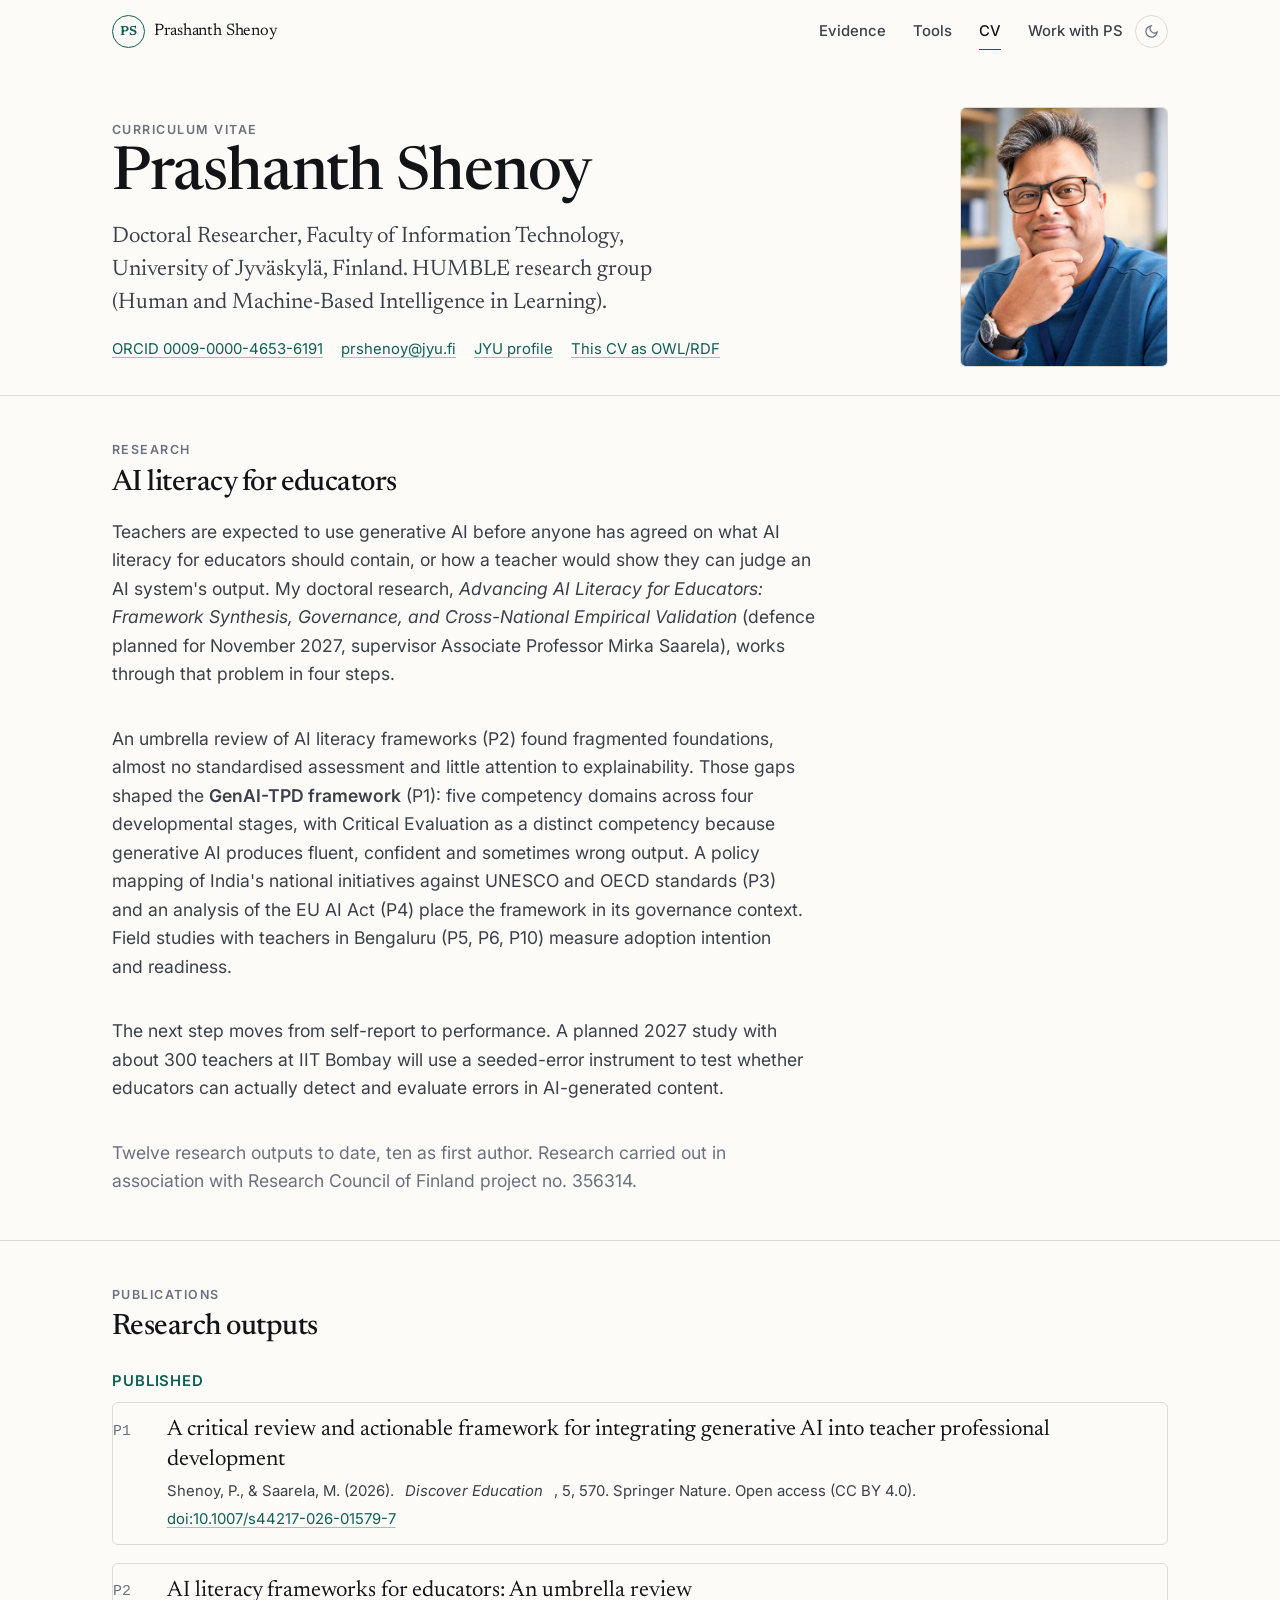
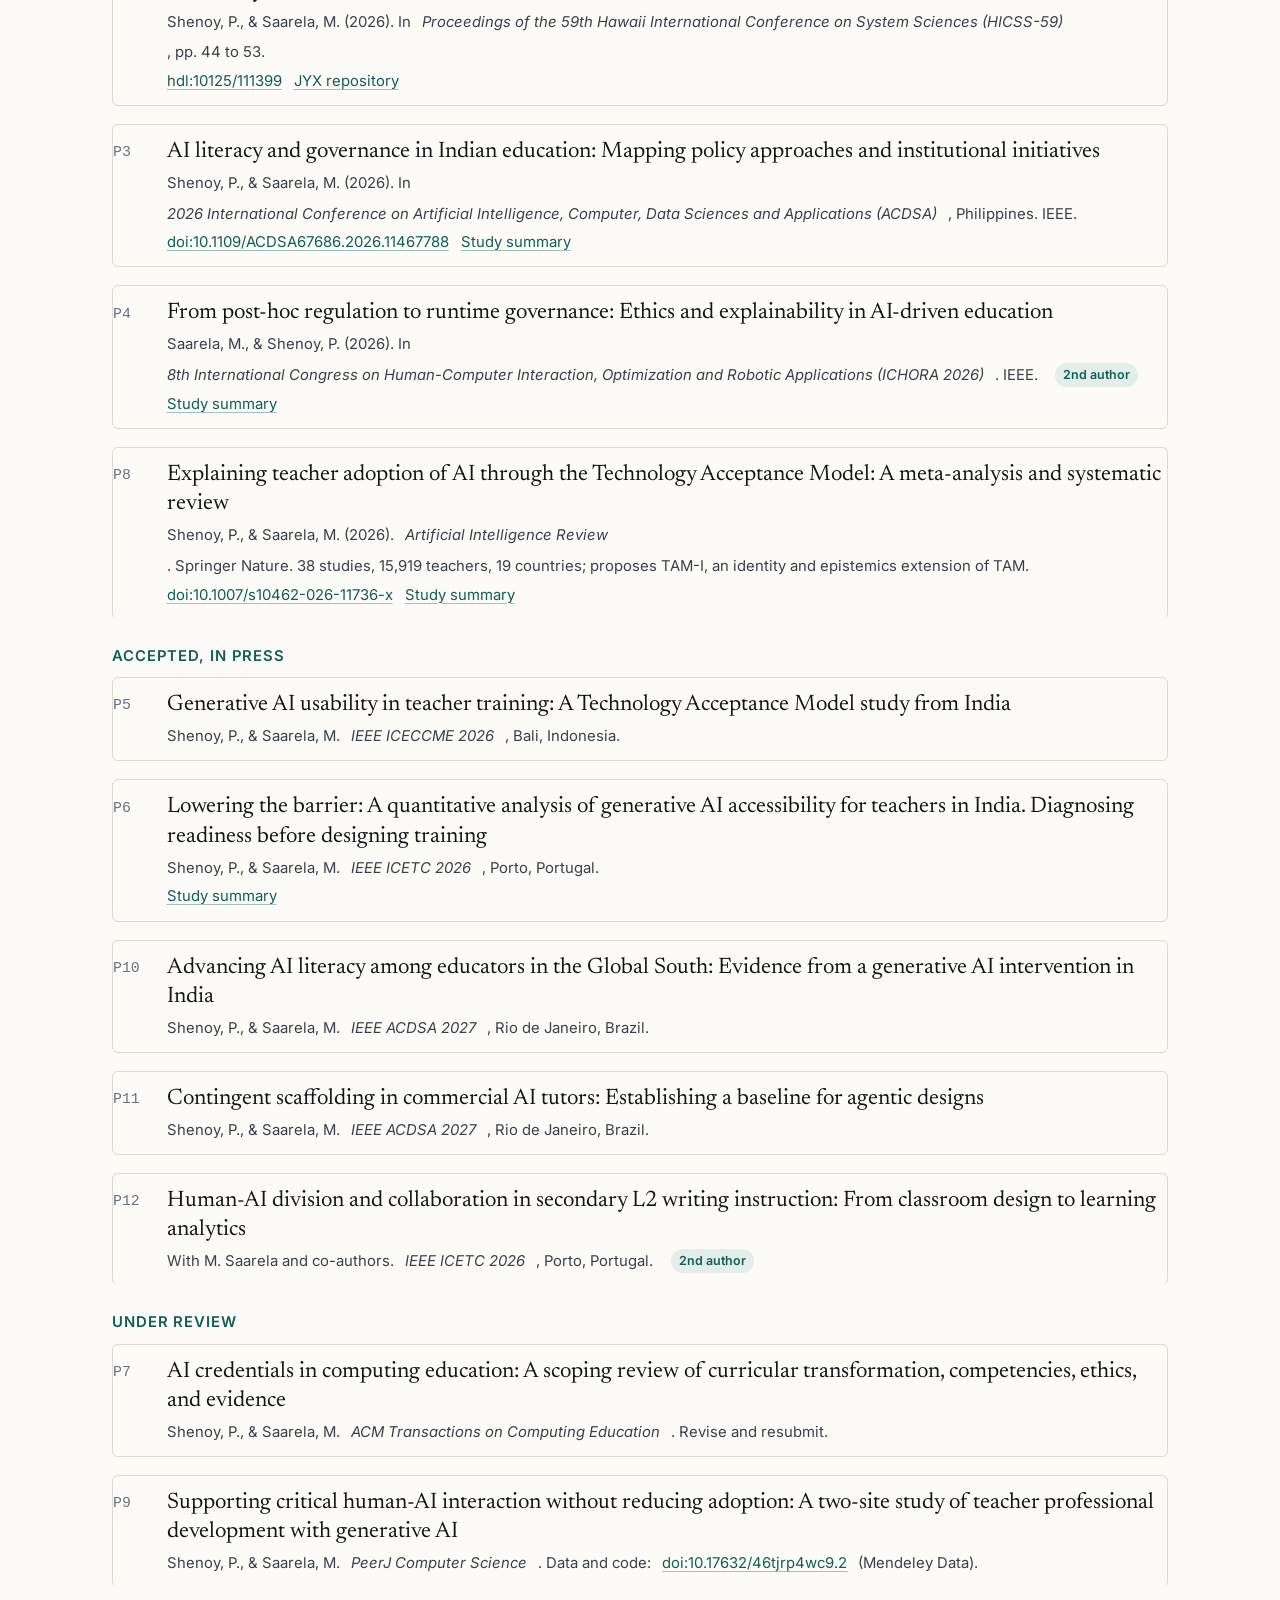
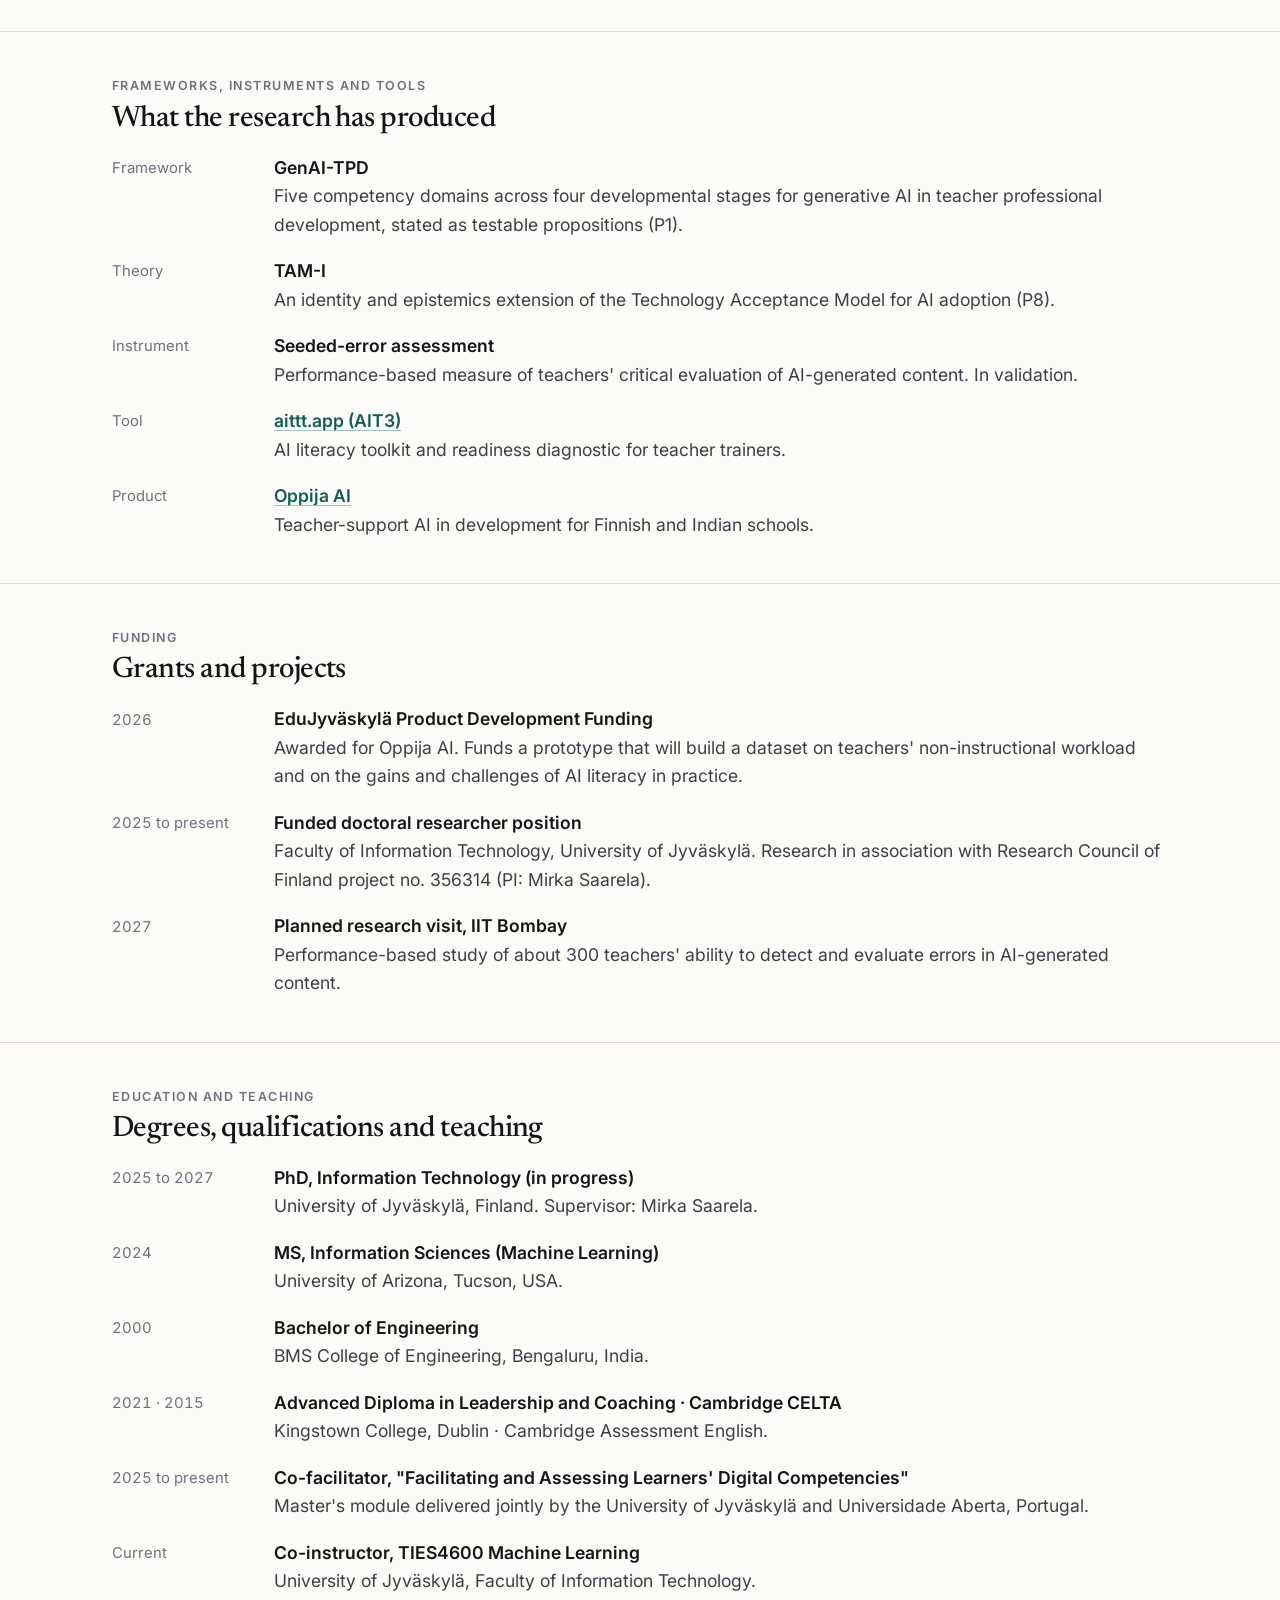
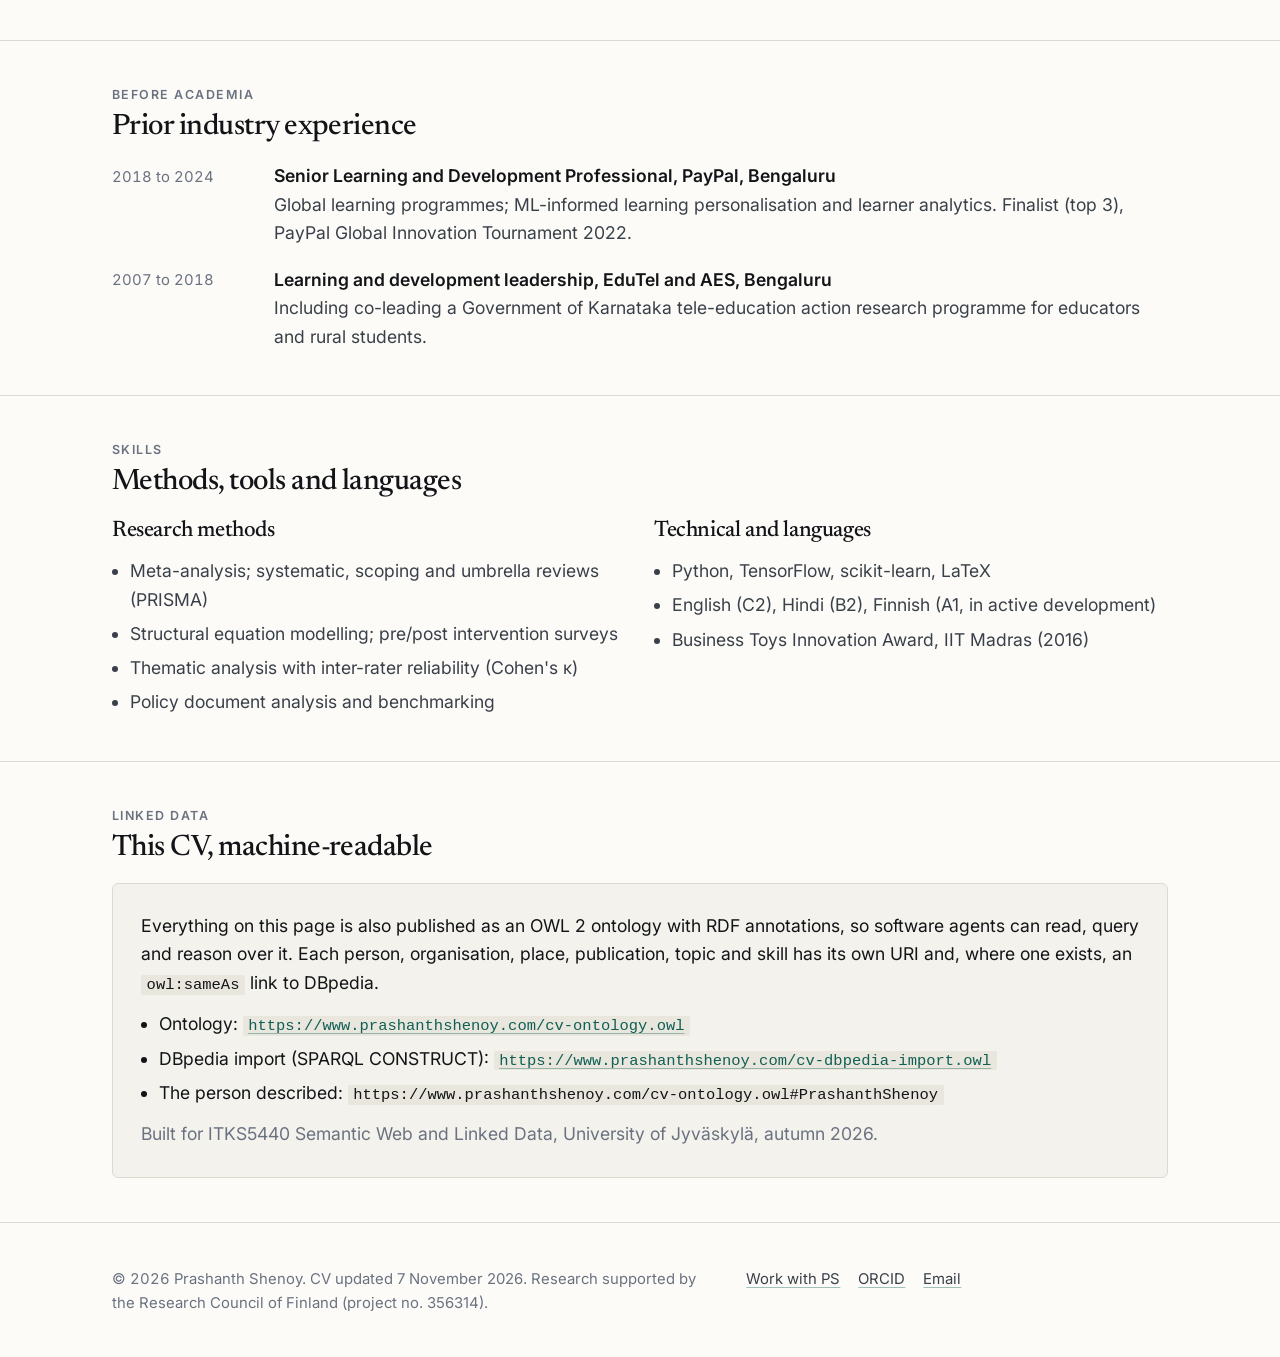
==== commit dfb8dd0c: "Add files via upload" ====
--- a/cv.html
+++ b/cv.html
@@ -224,6 +224,14 @@
               <div class="pub__links"><a href="research/eu-ai-act-runtime-governance-education.html">Study summary</a></div>
             </div>
           </li>
+          <li class="pub">
+            <span class="pub__id">P8</span>
+            <div>
+              <div class="pub__title">Explaining teacher adoption of AI through the Technology Acceptance Model: A meta-analysis and systematic review</div>
+              <div class="pub__meta">Shenoy, P., &amp; Saarela, M. (2026). <em>Artificial Intelligence Review</em>. Springer Nature. 38 studies, 15,919 teachers, 19 countries; proposes TAM-I, an identity and epistemics extension of TAM.</div>
+              <div class="pub__links"><a href="https://doi.org/10.1007/s10462-026-11736-x">doi:10.1007/s10462-026-11736-x</a><a href="research/teacher-ai-adoption-tam-meta-analysis.html">Study summary</a></div>
+            </div>
+          </li>
         </ol>
       </div>
 
@@ -231,14 +239,6 @@
         <h3>Accepted, in press</h3>
         <ol class="pubs">
           <li class="pub">
-            <span class="pub__id">P8</span>
-            <div>
-              <div class="pub__title">Explaining teacher adoption of AI through the Technology Acceptance Model: A meta-analysis and systematic review</div>
-              <div class="pub__meta">Shenoy, P., &amp; Saarela, M. <em>Discover Education</em>. Springer Nature. 38 studies, 15,919 teachers, 19 countries; proposes TAM-I, an identity and epistemics extension of TAM.</div>
-              <div class="pub__links"><a href="research/teacher-ai-adoption-tam-meta-analysis.html">Study summary</a></div>
-            </div>
-          </li>
-          <li class="pub">
             <span class="pub__id">P5</span>
             <div>
               <div class="pub__title">Generative AI usability in teacher training: A Technology Acceptance Model study from India</div>
@@ -372,7 +372,7 @@
         </li>
         <li class="cv-item">
           <span class="cv-item__when">2024</span>
-          <div><div class="cv-item__what">MSc, Information Sciences (Machine Learning)</div>
+          <div><div class="cv-item__what">MS, Information Sciences (Machine Learning)</div>
             <div class="cv-item__where">University of Arizona, Tucson, USA.</div></div>
         </li>
         <li class="cv-item">
@@ -389,6 +389,11 @@
           <span class="cv-item__when">2025 to present</span>
           <div><div class="cv-item__what">Co-facilitator, "Facilitating and Assessing Learners' Digital Competencies"</div>
             <div class="cv-item__where">Master's module delivered jointly by the University of Jyväskylä and Universidade Aberta, Portugal.</div></div>
+        </li>
+        <li class="cv-item">
+          <span class="cv-item__when">Current</span>
+          <div><div class="cv-item__what">Co-instructor, TIES4600 Machine Learning</div>
+            <div class="cv-item__where">University of Jyväskylä, Faculty of Information Technology.</div></div>
         </li>
       </ul>
     </div>
